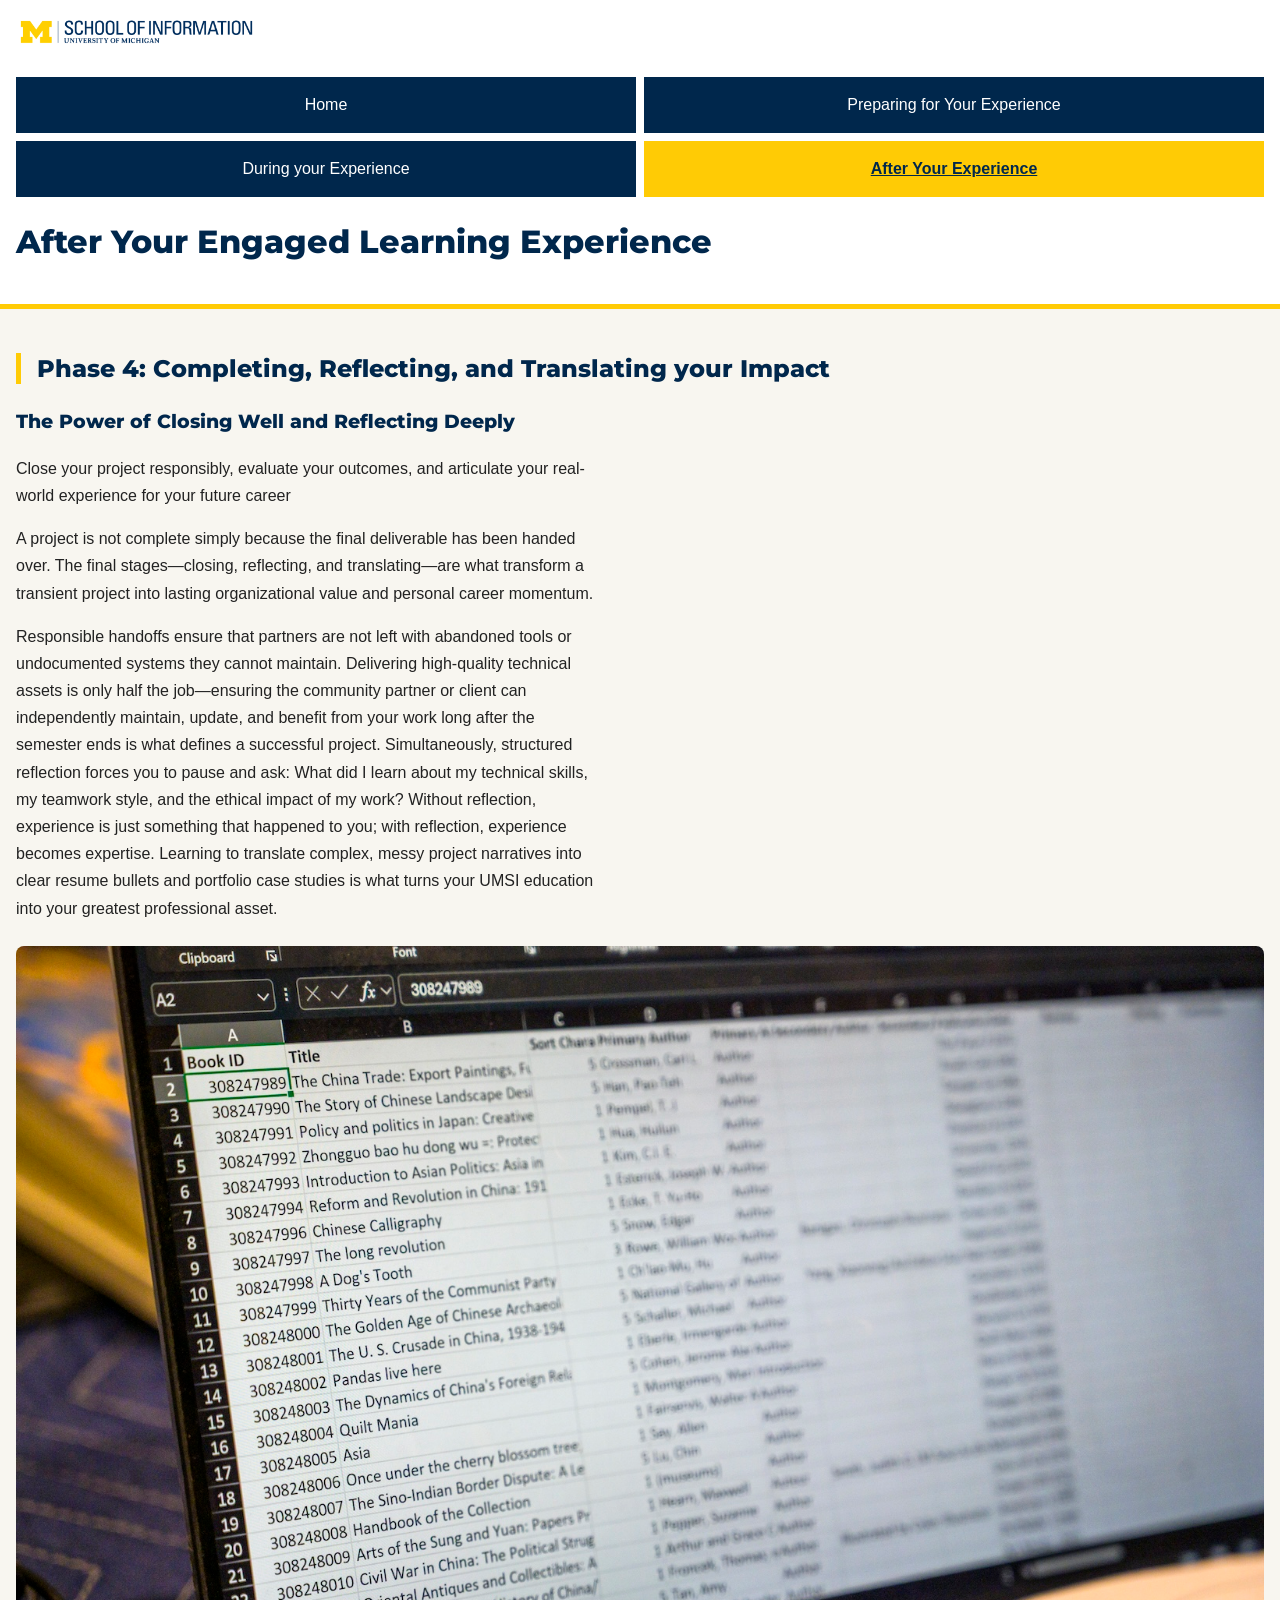
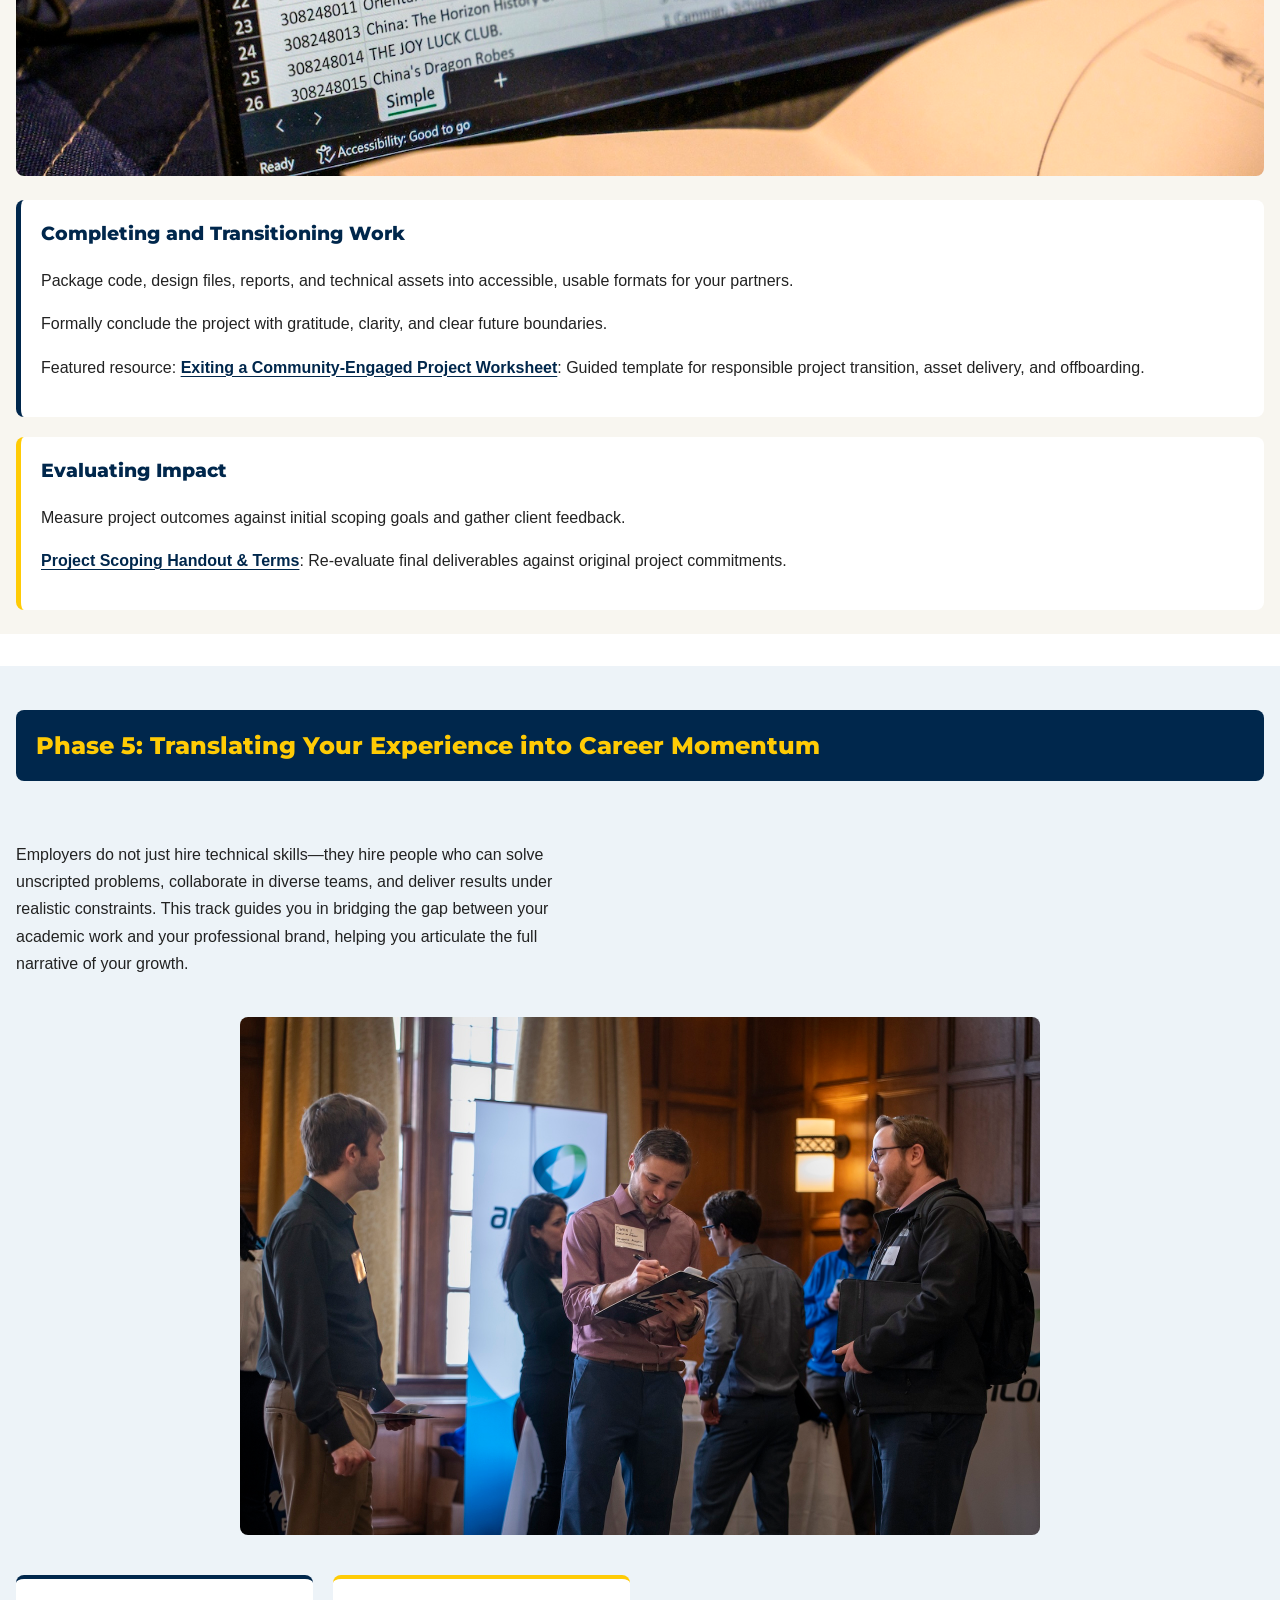
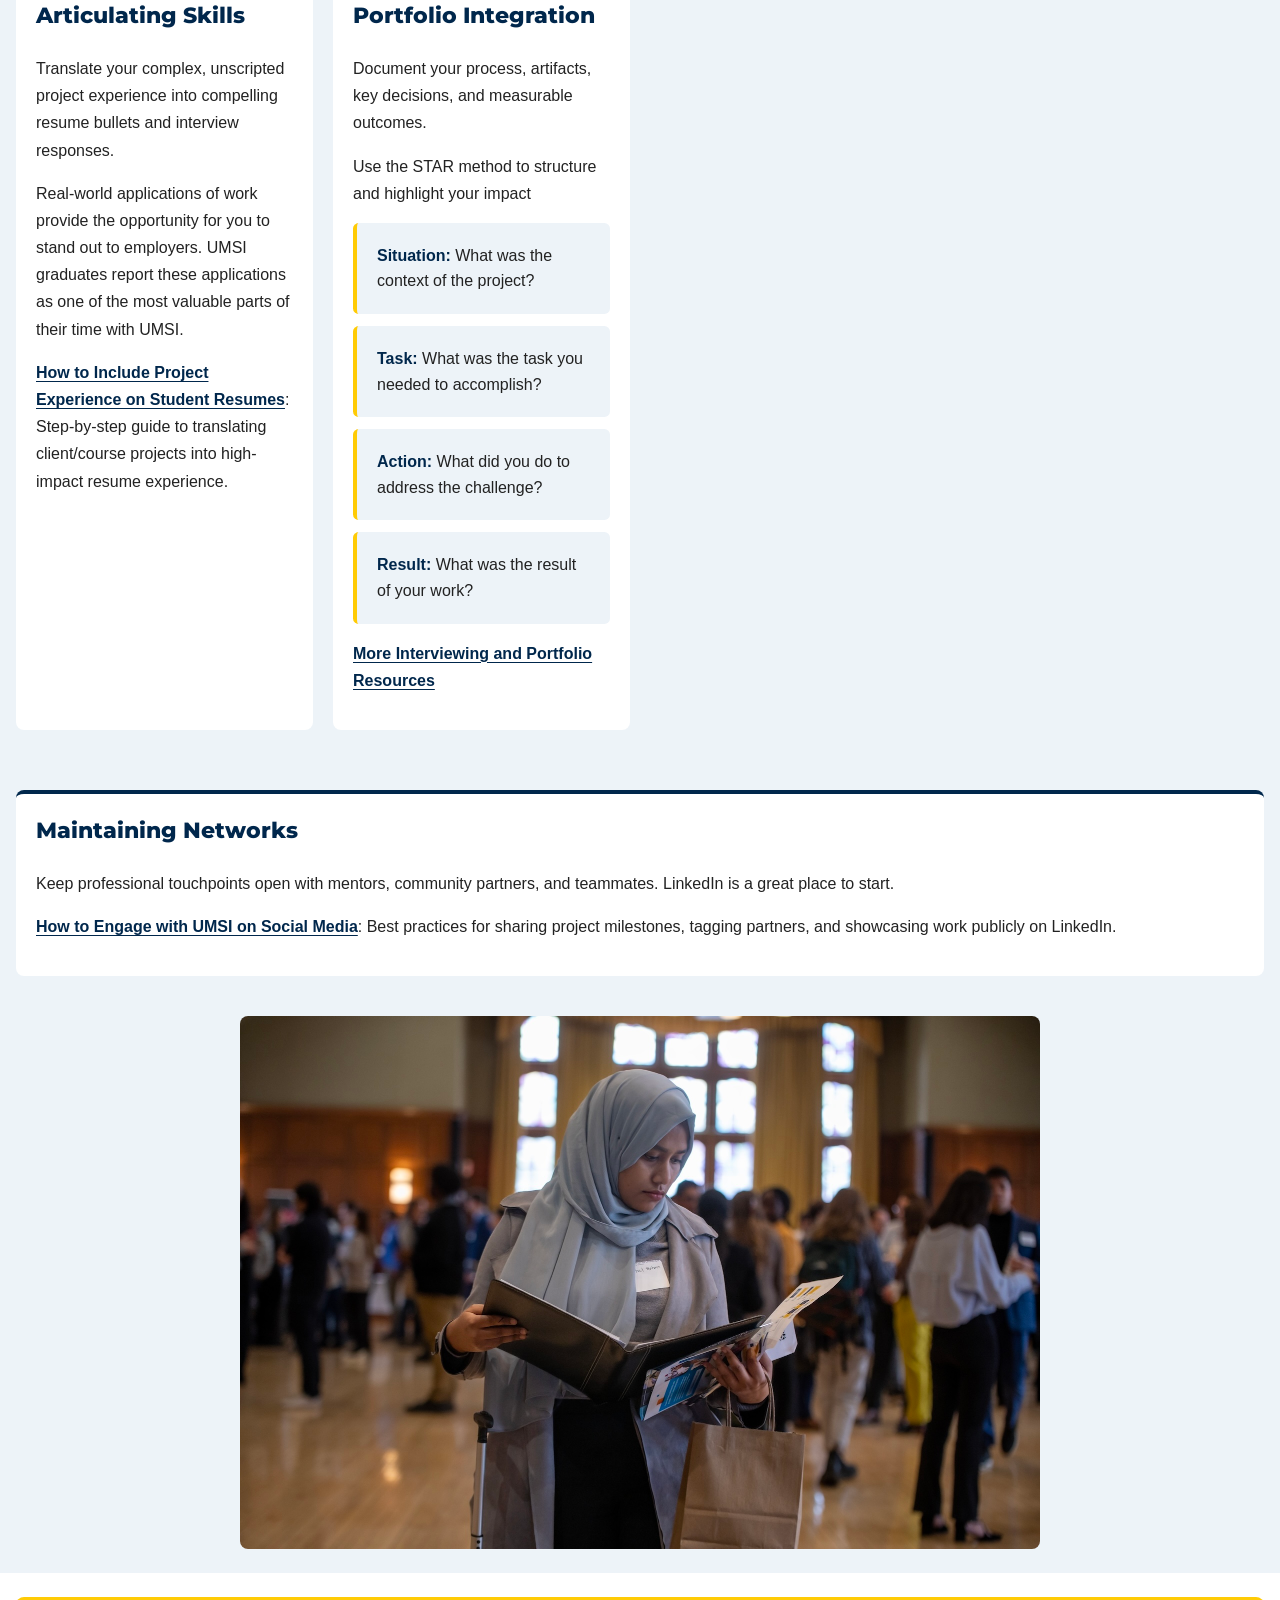
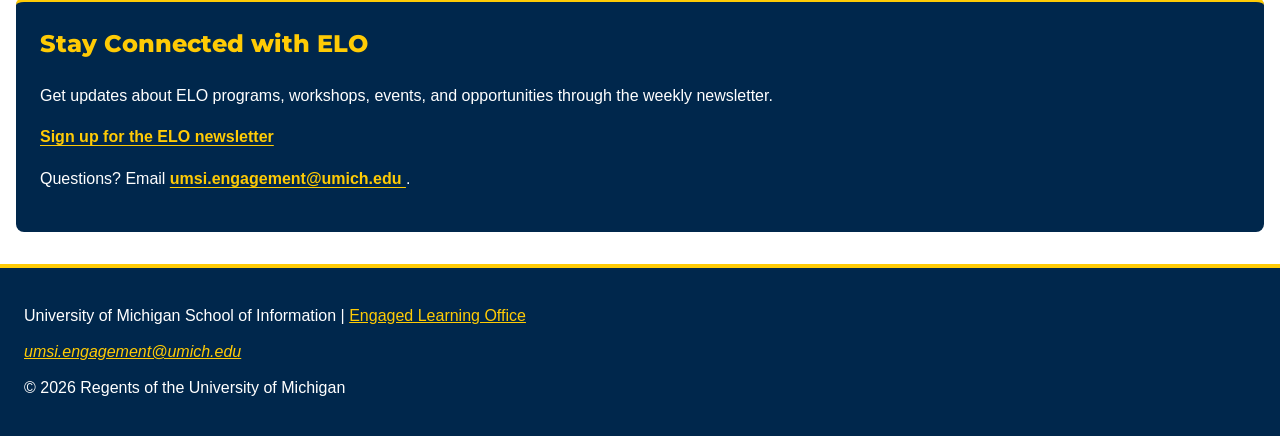
==== after.html @ 546ab6b6 "mobile styling and fixed images" ====
<!DOCTYPE html>
<html lang="en">

<head>
    <meta charset="UTF-8">
    <meta name="viewport" content="width=device-width, initial-scale=1.0">
    <title>After Your Experience | UMSI Student Resource Portal</title>
    <link rel="stylesheet" href="css/style.css">
</head>

<body>
<a class="skip-link" href="#main">Skip to Main Content</a>

    <header>
<img src="images/umsi_logo.png" alt="University of Michigan School of Information logo, name written out in full.">

        <nav aria-label="Main Navigation">
            <ul>
                <li><a href = "index.html">Home</a></li>
                <li><a href = "prep.html">Preparing for Your Experience</a></li>
                <li><a href= "during.html">During your Experience</a></li>
                <li><a href= "after.html" aria-current="page"> After Your Experience</a></li>
            </ul>
        </nav>
    <h1>After Your Engaged Learning Experience</h1>
  </header>
<main id="main">
  
  <section id="phase4">
  <h2>Phase 4: Completing, Reflecting, and Translating your Impact</h2>
  <h3>The Power of Closing Well and Reflecting Deeply</h3>
  <p>Close your project responsibly, evaluate your outcomes, and articulate your real-world experience for your future career</p>
    <p>A project is not complete simply because the final deliverable has been handed over. The final stages—closing, reflecting, and translating—are what transform a transient project into lasting organizational value and personal career momentum.</p>
    <p>Responsible handoffs ensure that partners are not left with abandoned tools or undocumented systems they cannot maintain. Delivering high-quality technical assets is only half the job—ensuring the community partner or client can independently maintain, update, and benefit from your work long after the semester ends is what defines a successful project. Simultaneously, structured reflection forces you to pause and ask: What did I learn about my technical skills, my teamwork style, and the ethical impact of my work? Without reflection, experience is just something that happened to you; with reflection, experience becomes expertise. Learning to translate complex, messy project narratives into clear resume bullets and portfolio case studies is what turns your UMSI education into your greatest professional asset.</p>
<img src="images/laptopwithdata.jpg" alt="laptop open to an excel spreadsheet filled with various data." width="600">
    <article>
      <h3>Completing and Transitioning Work</h3>
      <p>Package code, design files, reports, and technical assets into accessible, usable formats for your partners.</p>
      <p>Formally conclude the project with gratitude, clarity, and clear future boundaries.</p>
      <p>Featured resource: <a href="https://docs.google.com/document/d/1-gfg_EZ3T8pa3T0a130Qvtpl1bYoLOVEHSNpGHcJtFA/edit?usp=drive_link">Exiting a Community-Engaged Project Worksheet</a>: Guided template for responsible project transition, asset delivery, and offboarding.</p>
    </article>

  <article>
    <h3>Evaluating Impact</h3>
    <p>Measure project outcomes against initial scoping goals and gather client feedback.</p>
    <p><a href="https://docs.google.com/document/d/1TrEDolwmOIlXgYgAP9VvlOGoYOwFfe6KxzZOgZSVYVw/edit?tab=t.0#heading=h.f7ugddg0fhht">Project Scoping Handout & Terms</a>: Re-evaluate final deliverables against original project commitments.</p>
  </article>
  </section>

  <section id="phase5">
  <h2>Phase 5: Translating Your Experience into Career Momentum</h2>
    <p>Employers do not just hire technical skills—they hire people who can solve unscripted problems, collaborate in diverse teams, and deliver results under realistic constraints. This track guides you in bridging the gap between your academic work and your professional brand, helping you articulate the full narrative of your growth.</p>
  <img src="images/umsi_careerfair2.jpg" alt="UMSI student reads a resume at a career fair" width="600">
    <article>
      <h3>Articulating Skills</h3>
      <p>Translate your complex, unscripted project experience into compelling resume bullets and interview responses.</p>
      <p>Real-world applications of work provide the opportunity for you to stand out to employers. UMSI graduates report these applications as one of the most valuable parts of their time with UMSI.</p>
    <p><a href="https://docs.google.com/document/d/1mjyX6jgqXFrY7SFYaA3J2cTh1ZnHH0FKF5aUKfXzXKo/edit?tab=t.0">How to Include Project Experience on Student Resumes</a>: Step-by-step guide to translating client/course projects into high-impact resume experience.</p>
    </article>

    <article>
      <h3>Portfolio Integration</h3>
      <p>Document your process, artifacts, key decisions, and measurable outcomes.</p>
      <p>Use the STAR method to structure and highlight your impact</p>
      <ul>
        <li><strong>Situation:</strong> What was the context of the project?</li>
        <li><strong>Task:</strong> What was the task you needed to accomplish?</li>
        <li><strong>Action:</strong> What did you do to address the challenge?</li>
        <li><strong>Result:</strong> What was the result of your work?</li>
        </ul>
        <p><a href="https://careercenter.umich.edu/content/interviewing-resources">More Interviewing and Portfolio Resources</a></p>
    </article>  

    <article>
      <h3>Maintaining Networks</h3>
      <p>Keep professional touchpoints open with mentors, community partners, and teammates. LinkedIn is a great place to start.</p>
      <p><a href="https://docs.google.com/document/d/1jwQg_Y4jECLPHqcyOtJtDTK5x-68KstexfPbh6jXHnA/edit?tab=t.0">How to Engage with UMSI on Social Media</a>: Best practices for sharing project milestones, tagging partners, and showcasing work publicly on LinkedIn.</p>
    </article>
    <img src="images/umsi_careerfair3.jpg" alt="UMSI student networks with a potential employer at career fair" width="600">
  </section>
   <aside class="elo-connect">
    <h2>Stay Connected with ELO</h2>
    <p>Get updates about ELO programs, workshops, events, and opportunities through the weekly newsletter.</p>
    <div>
       <a href="https://umsi.info/elo-newsletter"> Sign up for the ELO newsletter</a>
    </div>
    <p>Questions? Email <a href="mailto:umsi.engagement@umich.edu">umsi.engagement@umich.edu </a>.</p>
  </aside>

</main>
<footer>
        <p>University of Michigan School of Information | <a href="https://www.si.umich.edu/programs/engaged-learning/about-engaged-learning-office">Engaged Learning Office </a></p>
      <address>
        <a href="mailto:umsi.engagement@umich.edu">umsi.engagement@umich.edu</a>
      </address>
      <p>&copy; 2026 Regents of the University of Michigan</p>
    </footer>
    
</body>

</html>
---- css/style.css ----
/* Base styling and responsibe image rules. */
                    /* Reference: MDN, Responsive Web Design
                    https://developer.mozilla.org/en-US/docs/Learn/CSS/CSS_layout/Responsive_Design
                    Used as a reference for responsive image sizing. */
                    /* https://brand.umich.edu/colors has been used throughout the making of this CSS */
@import url('https://fonts.googleapis.com/css2?family=Montserrat:wght@400;500;600;700;800;900&display=swap');

/* https://developer.mozilla.org/en-US/docs/Web/CSS/Reference/At-rules/%40import?utm_source=chatgpt.com */

*{
    box-sizing: border-box;
}

/* Font, text color, default spacing */
/* Reference: https://design-system.lib.umich.edu/visual-elements/typography/ */

/* I looked at the console for this page and found that the font UM websites use is Montserrat, and I look up how to make that work in my CSS. I saw in the consol that "Sans Serif" was the secondary font.
https://brand.umich.edu/design-resources/typography/ */

body {
    margin: 0;
    font-family: sans-serif; 
    font-weight: 400;
    line-height: 1.5;
    color: #222222;
}

h1, h2, h3 {
    font-family: 'Montserrat', sans-serif;
    font-weight: 800;
}

/* Responsive images throughout */

img {
    max-width: 100%;
    height: auto;
    display: block;
}

/* Header background, maize border, logo sizing */
/* Reference: https://design-system.lib.umich.edu/reusable-designs/website-header/ */

header {
    background-color: #FFFFFF;
    color: #00274C;
    padding: 1rem;
    border-bottom: 0.35rem solid #FFCB05;
}

header > img {
    width: 100%;
    max-width: 15rem;
}

/* Navigation layout and grid columns */

/* Reference: https://design-system.lib.umich.edu/reusable-designs/link/ */

nav ul {
    list-style: none;
    padding: 0;
    margin: 1rem 0;
    display: grid;
    grid-template-columns: repeat(2, 1fr);
    gap: 0.5rem;
}

/* Nav button appearance */

nav a {
    display: block;
    padding: 1rem;
    background-color: #00274C;
    color: white;
    text-align: center;
    text-decoration: none;
}

/* Skip link with the hidey aspect */
/* Reference: WebAIM, Skip Navigation Links
   https://webaim.org/techniques/skipnav/
   used for the keyboard-accessible skip link, https://codepen.io/team/umlibrary-designsystem/pen/gOogXeG, used for skip-link code inspiration. */

.skip-link {
    position: absolute;
    left: -10000px;
    top: auto;
    width: 1px;
    height: 1px;
    overflow: hidden;
}

/* skip link when it is recieving keyboard focus */

.skip-link:focus {
    left: 0;
    top: 0;
    width: auto;
    height: auto;
    padding: 1rem;
    background-color: #FFCB05;
    color: #00274C;
    font-weight: bold;
    z-index: 1000;
}

/* Current page yellow highlighting for current page */
/* Active navigation styling- UM Brand Guidlines - reference: MDN, aria-current https://developer.mozilla.org/en-US/docs/Web/Accessibility/ARIA/Reference/Attributes/aria-current */

nav a[aria-current="page"] {
    background-color: #FFCB05;
    color: #00274C;
    font-weight: bold;
    text-decoration: underline;
}

/* Homepage */
/* Grid layout (Codex used for help on this part) https://developer.mozilla.org/en-US/docs/Web/CSS/border-top,
https://design-system.lib.umich.edu/visual-elements/colors/, https://developer.mozilla.org/en-US/docs/Learn_web_development/Core/CSS_layout/Grids, https://codepen.io/team/umlibrary-designsystem/pen/dyjVeMQ */

/* Guidance for every stage */

.stage-grid {
    display: grid;
    grid-template-columns: repeat(auto-fit, minmax(min(100%, 15rem), 1fr));
    gap: 1rem;
    padding: 1rem;
}

.stage-grid > h2,
.stage-grid > p {
    grid-column: 1 / -1;
}

/* Guidance for stage cards and link colors */
/* Card styling references: https://developer.mozilla.org/en-US/docs/Web/CSS/border-top
   https://brand.umich.edu/ */

.stage-grid article {
    background-color: #e9f0f4;
    padding: 1rem;
    border-top: 3px solid #FFCB05;
    border-radius: 1rem;
}

.stage-grid article a {
    color: #00274C;
}

/* Featured programs grid layout */
/* CSS Grid reference:
   https://developer.mozilla.org/en-US/docs/Web/CSS/Guides/Grid_layout, https://codepen.io/team/umlibrary-designsystem/pen/dyjVeMQ */

.featured-programs {
    display: grid;
    grid-template-columns: repeat(auto-fit, minmax(min(100%, 15rem), 1fr));
    gap: 1rem;
    padding: 1rem;
}

.featured-programs > h2,
.featured-programs > p {
    grid-column: 1 / -1;
}

/* Featured program cards */

.featured-programs article {
    background-color: #e9f0f4;
    padding: 1rem;
    border-left: 4px solid #FFCB05;
    border-radius: 1rem;
}

.featured-programs article a {
    color: #00274C;
}

/* Homepage introduction and text */

.homepage-intro {
    background-color: #e9f0f4;
    border-bottom: 0.4rem solid #FFCB05;
    padding: 1.5rem;
}

.homepage-intro h2 {
    color: #00274C;
    font-size: 2rem;
    line-height: 1.;
    margin-top: 0;
}

.homepage-intro p {
    line-height: 1.5;
}

/* Youtube embedded video: https://developer.mozilla.org/en-US/docs/Web/CSS/aspect-ratio */

.homepage-intro iframe {
    display: block;
    height: auto;
    aspect-ratio: 16 / 9; /*standard for youtube videos, looked this up */
    width: 100%;
    border: 0;
    margin-top: 1rem;
}

/* Why use this resource */

.why-resource h2,
.why-resource > p {
    padding-left: 1rem;
    padding-right: 1rem;
}

/* benefits list, emphasized text */

.benefits-list {
    list-style: none;
    margin: 1rem 1rem;
    padding: 0;
}

.benefits-list li {
    padding: 1rem 0;
    border-bottom: 1px solid #D6DCE3
}

.benefits-list strong {
    color: #00274C;
    display: block;
    margin-bottom: 0.5rem;
}

/* footer colors, padding, border */
/* Reference: https://design-system.lib.umich.edu/reusable-designs/website-footer/ */

footer {
    background-color: #00274C;
    color: white;
    padding: 1.5rem;
    border-top: 4px solid #FFCB05;
    margin-top: 2rem;
}

/* footer link colors */

footer a {
    color: #FFCB05;
}

/* footer paragraphs and addresses */

footer p,
footer address {
    margin: 0.75rem 0;
}

/* Preparing */ 
/* start your experience- Reference: https://developer.mozilla.org/en-US/docs/Web/CSS/Reference/Selectors/::marker, https://developer.mozilla.org/en-US/docs/Web/CSS/Guides/Grid_layout, https://codepen.io/team/umlibrary-designsystem/pen/dyjVeMQ */
/* main grid and featured article */

#preparing {
    display: grid;
    grid-template-columns: repeat(auto-fit, minmax(min(100%, 17rem), 1fr));
    gap: 1rem;
    padding: 1rem;
}

/* preparing heading and intro */

#preparing > h2,
#preparing > p,
#preparing > article:first-of-type {
    grid-column: 1 / -1;
}

#preparing > article:first-of-type {
    background-color: #00274C;
    color: white;
    padding: 1.5rem;
    border-top: 5px solid #FFCB05;
    border-radius: 0.5rem;
}

/* Reference: https://developer.mozilla.org/en-US/docs/Web/CSS/Reference/Properties/max-width */

#preparing > h2 {
    color: #00274C;
    border-left: 0.35rem solid #FFCB05;
    padding-left: 1rem;
    line-height: 2rem;
}

#preparing > p {
    font-size: 1.1rem;
    line-height: 1.6;
    margin-top: 0;
}

/* Preparation goals- card, heading, list */

.preparation-goals {
    background-color: #FFF8E1;
    padding: 1.25rem;
    border-top: 4px solid #FFCB05;
    border-radius: 0.5rem;
}

.preparation-goals h3 {
    color: #00274C;
    margin-top: 0;
}

.preparation-goals li {
    margin-bottom: 0.75rem;
}

/* reflection questions - card and list */

.reflection-questions {
    background-color: #F1F4F7;
    border-left: 0.35rem solid #00274C;
    padding: 1.25rem;   
}

.reflection-questions h3 {
    color: #00274C;
    margin-top: 0;
}

.reflection-questions li {
    padding: 0.75rem 0;
    border-bottom: 1px solid #C8D2DC;
}

/* Preparation resources - layout list cards */

.preparation-process {
    background-color: #FFFFFF;
    padding: 1.25rem;
    border: 2px solid #D6DCE3;
    border-radius: 0.5rem;
}

.preparation-process h3 {
    color: #00274C;
    margin-top: 0;
}

.preparation-process ol {
    padding-left: 1.5rem;
}

.preparation-process li {
    padding: 0.75rem 0;
    border-bottom: 1px solid #D6DCE3;
}

.preparation-process li::marker {
    color: #00274C;
    font-weight: bold;
}

.preparation-resources {
    padding: 1rem;
}

.preparation-resources h3 {
    color: #00274C;
    margin-top: 0;
}

.preparation-resources ul {
    list-style: none;
    padding: 0;
    display: grid;
    gap: 0.75rem;
}

.preparation-resources li {
    background-color: #F4F6F8;
    border-left: 4px solid #FFCB05;
    padding: 1rem;
    line-height: 1.6;
}

/* Preparation resources links and keyboard focus */
/* Reference: https://design-system.lib.umich.edu/reusable-designs/link/ */

.preparation-resources a {
    color: #00274C;
    font-weight: bold;
    text-underline-offset: 0.2rem;
}

/* Reference: MDN, CSS pseudo-classes and keyboard focus. https://developer.mozilla.org/en-US/docs/Web/CSS/Reference/Selectors/Pseudo-classes */

.preparation-resources a:focus-visible {
    outline: 3px solid #00274C;
    outline-offset: 3px;
}

/* preparing introduction: card, heading, photo */
/* Reference: https://codepen.io/team/umlibrary-designsystem/pen/XJWyjKQ */ 

.prep-intro {
    background-color: #F4F6F8;
    padding: 1.5rem;
}

.prep-intro h2 {
    color: #00274C;
    font-size: 1.75rem;
    line-height: 1.2;
}

.prep-intro img {
    width: 100%;
    height: auto;
    margin-top: 1rem;
    border-radius: 0.5rem;
}

/* Preparation context: heading and photo styling */

.prep-context {
    padding: 1.5rem 1rem;
}

.prep-context h2 {
    color: #00274C;
    margin-top: 0;
}

.preparation-goals img {
    border-radius: 0.5rem;
}

/* During/Starting*/
/* heading and intro */

#starting {
    padding: 1rem;
}

#starting > h2 {
    color: #00274C;
    border-left: 0.35rem solid #FFCB05;
    padding-left: 1rem;
}

#starting > p {
    font-size: 1.1rem;
    line-height: 1.6;
}

/* Partner Communications toolkit */
/* steps and numbering */

.outreach-guide {
    background-color: #f4f6f8;
    border-top: 0.3rem solid #FFCB05;
    border-radius: 0.5rem;
    padding: 1.25rem;
    margin: 1rem 0;
}

.outreach-guide h3 {
    color: #00274C;
}

.outreach-guide ol {
    list-style-type: decimal
    padding-left: 1.5rem;
}

.outreach-guide li {
    padding: 0.75rem 0;
    border-bottom: 1px solid #d6dce3;
    line-height: 1.6;
}

.outreach-guide li::marker {
    color: #00274C;
    font-weight: bold;
}

/*meeting guide- link and photo */

.meeting-guide ul {
    padding-left: 1.5rem;
}

.meeting-guide li {
    line-height: 1.6;
    padding: 0.75rem 0;
    border-bottom: 1px solid #d6dce3;
}

.meeting-guide img {
    width: 100%;
    height: auto;
    border-radius: 0.5rem;
    margin: 1rem 0;
}

/* formalizing agreements cards and links*/

.agreement-guide {
    background-color: #fff9e8; 
    border-left: 0.35rem solid #FFCB05;
    border-radius: 0.5rem;
    padding: 1.25rem;
    margin: 1.5rem 0;
}

.agreement-guide h3 {
    color: #00274C;
}

.agreement-guide p {
    line-height: 1.6;
}

.agreement-guide a {
    color: #00274C;
    font-weight: bold;
}

/* Starting Experience resource directory, lists, links */

.starting-resources {
    background-color: #eef3f8;
    border-left: 0.35rem solid #00274C;
    border-radius: 0.5rem;
    padding: 1.25rem;
    margin: 1.5rem 0;
}

.starting-resources h3 {
    color: #00274C;
}

/* Reference: MDN, responsive CSS Grid layout. https://developer.mozilla.org/en-US/docs/Web/CSS/Guides/Grid_layout */

.starting-resources ul {
    list-style: none;
    padding-left: 0;
}

/* Reference: https://design-system.lib.umich.edu/reusable-designs/link/ */

.starting-resources li {
    padding: 0.9rem 0;
    border-bottom: 1px solid #ccd6e0;
    line-height: 1.6;
}

.starting-resources li:last-child {
    border-bottom: none;
}

.starting-resources a {
    color: #00274C;
    font-weight: bold;
    text-decoration: underline;
    text-underline-offset: 0.2rem;
}

#during {
    display: grid;
    grid-template-columns: repeat(auto-fit, minmax(min(100%, 17rem), 1fr));
    gap: 1rem;
    background-color: #00274C;
    color: #ffffff;
    padding: 1.5rem 1rem;
    margin-top: 2rem;
}

#during > h2,
#during > p {
    grid-column: 1/-1;
}

#during > h2 {
    color: #FFCB05;
}

#during > img {
    width: 100%;
    height: auto;
    border-radius: 0.5rem;
}

#during > article {
    background-color: #ffffff;
    color: #00274C;
    padding: 1.25rem;
    border-radius: 0.5rem;
}

/* introduction, background, heading - phase 3 */

#phase3 {
    background-color: #f4f6f8;
    padding: 1.5rem 1rem;
    margin-top: 2rem;
}

#phase3 > h2 {
    color: #00274C;
    border-left: 0.35rem solid #FFCB05;
    padding-left: 1rem;
}

#phase3 > p {
    line-height: 1.6;
    margin-bottom: 1.5rem;
}

/* Phase 3: responsive grid, articles, images - reference: MDN, :first-of-type selector. https://developer.mozilla.org/en-US/docs/Web/CSS/:first-of-type */

#phase3 {
    display: grid;
    grid-template-columns: repeat(auto-fit, minmax(min(100%, 17rem), 1fr));
    gap: 1.25rem;
}

#phase3 > h2,
#phase3 > p {
    grid-column: 1 / -1;
}

/* Reference: MDN, Grid minmax() for responsive columns. https://developer.mozilla.org/en-US/docs/Web/CSS/Reference/Values/minmax */

#phase3 > article {
    background-color: #ffffff; 
    border-top: 0.3rem solid #00274C; 
    border-radius: 0.5rem;
    padding: 1.25rem;
}

#phase3 > article h3 {
    color: #00274C;
}

#phase3 > article:first-of-type {
    grid-column: 1 / -1;
    border-top-color: #FFCB05;
}

#phase3 > img {
    grid-column: 1 / -1;
    width: 100%;
    height: auto;
    border-radius: 0.5rem;
}

/* AEIOU spice up - grid list and highlighted words */

#phase3 > article:first-of-type ul {
    display: grid;
    grid-template-columns: repeat(auto-fit, minmax(min(100%, 22rem), 1fr));
    gap: 0.75rem;
    list-style: none;
    padding-left: 0;
}

/* Reference: MDN, CSS relative length units, including ch. https://developer.mozilla.org/en-US/docs/Web/CSS/Reference/Values/length, https://www.w3.org/wiki/CSS/Selectors/pseudo-classes/%3Anth-of-type */

#phase3 > article:first-of-type li {
    background-color: #edf3f8;
    border-left: 0.3rem solid #FFCB05;
    border-radius: 0.35rem;
    padding: 1rem;
    line-height: 1.6;
}

#phase3 > article:first-of-type li strong {
    color: #00274C;
    font-size: 1.2rem;
}

/* Fieldwork article: heading and paragraph readability */

#phase3 > article:first-of-type h4 {
    color: #00274C;
    font-size: 1.3rem;
    line-height: 1.4;
    margin: 2rem 0 1rem;
    padding-bottom: 0.75rem;
    border-bottom: 2px solid #FFCB05;
}

/* Reference: https://design-system.lib.umich.edu/visual-elements/typography/ */

#phase3 > article:first-of-type p {
    max-width: 65ch;
    line-height: 1.7;
}

/* Phase 3: sponsor updates and feedback cards */

#phase3 > article:nth-of-type(2),
#phase3 > article:nth-of-type(3) {
    padding: 1.5rem;
}

#phase3 > article:nth-of-type(3) {
    border-top-color: #FFCB05;
}

#phase3 > article:nth-of-type(2) h3,
#phase3 > article:nth-of-type(3) h3 {
    font-size: 1.35rem;
    line-height: 1.3;
    margin-top: 0;
    margin-bottom: 1rem;
}

#phase3 > article:nth-of-type(2) p,
#phase3 > article:nth-of-type(3) p {
    font-size: 1rem;
    line-height: 1.7;
    margin-bottom: 0;
}

/* phase 4: completing and reflecting- background and headings */

#phase4 {
    background-color: #f8f6f0;
    padding: 1.5rem 1rem;
}

#phase4 > h2 {
    color: #00274C;
    border-left: 0.35rem solid #FFCB05;
    padding-left: 1rem;
    line-height: 1.3;
}

#phase4 > h3 {
    color: #00274C;
    margin-top: 1.5rem;
}

/* Reference: https://design-system.lib.umich.edu/visual-elements/typography/ */

#phase4 > p {
    line-height: 1.7;
    max-width: 65ch;
}

/* Project completiion: cards, text, link */

#phase4 > article {
    background-color: #ffffff;
    border-left: 0.35rem solid #00274C;
    border-radius: 0.5rem;
    padding: 1.25rem;
    margin-top: 1.25rem;
}

#phase4 > article:nth-of-type(2) {
    border-left-color: #FFCB05;
}

#phase4 > article h3 {
    color: #00274C;
    margin-top: 0;
}

#phase4 > article p {
    line-height: 1.7;
}

/* Reference: MDN, CSS Grid layout and responsive tracks. https://developer.mozilla.org/en-US/docs/Web/CSS/Guides/Grid_layout */

#phase4 > article a {
    color: #00274C;
    font-weight: bold;
    text-underline-offset: 0.2rem;
}

/* Phase 4: featured photo */

#phase4 > img {
    width: 100%;
    height: auto;
    border-radius: 0.5rem;
    margin: 1.5rem 0;
}

/* Phase 5: Career momentum: grid, heading, introduction https://developer.mozilla.org/en-US/docs/Web/CSS/Guides/Grid_layout*/

#phase5 {
    display: grid;
    grid-template-columns: repeat(auto-fit, minmax(min(100%, 18rem), 1fr));
    gap: 1.25rem;
    background-color: #edf3f8;
    padding: 1.5rem 1rem;
    margin-top: 2rem;
}

#phase5 > h2 {
    background-color: #00274C;
    color: #FFCB05;
    padding: 1.25rem;
    border-radius: 0.5rem;
    line-height: 1.3;
}

/* Reference: https://design-system.lib.umich.edu/visual-elements/typography/ */

#phase5 > p {
    max-width: 65ch;
    line-height: 1.7;
    margin: 1.25rem 0;
}

/* Phase 5: Career development articles and text */

#phase5 > article {
    background-color: #ffffff;
    border-top: 0.3rem solid #00274C;
    border-radius: 0.5rem;
    padding: 1.25rem;
    margin: 1.25rem 0;
}

#phase5 > article h3 {
    color: #00274C;
    font-size: 1.4rem;
    margin-top: 0;
}

#phase5 > article p {
    line-height: 1.7;
}

#phase5 > article a {
    color: #00274C;
    font-weight: bold;
    text-underline-offset: 0.2rem;
}

#phase5 > article:nth-of-type(2) {
    border-top-color: #FFCB05;
}

/* STAR method: responsive portfolio guide- list and cards */

#phase5 > article:nth-of-type(2) ul {
    display: grid;
    grid-template-columns: repeat(auto-fit, minmax(min(100%, 14rem), 1fr));
    gap: 0.75rem;
    list-style: none; 
    padding-left: 0;
}

#phase5 > article:nth-of-type(2) li {
    background-color: #edf3f8;
    border-left: 0.3rem solid #FFCB05;
    border-radius: 0.35rem;
    padding: 1.25rem;
    line-height: 1.6;
}

/* Reference: MDN, justify-self alignment in CSS Grid. https://developer.mozilla.org/en-US/docs/Web/CSS/Reference/Properties/justify-self */

#phase5 > article:nth-of-type(2) li strong {
    color: #00274C;
    font-weight: bold;
}

/* Phase 5 Grid item placement */

#phase5 > h2,
#phase5 > p,
#phase5 > img {
    grid-column: 1 / -1;
}

#phase5 > article:nth-of-type(3) {
    grid-column: 1 / -1;
}

/* Phase 5 career fair photo  and alignment */

#phase5 > img {
    width: 100%;
    max-width: 50rem;
    height: auto;
    border-radius: 0.5rem;
    justify-self: center;
}

/* Homepage edits: about ELO and stay connected */

.about-elo {
    background-color: #f4f6f8;
    border-left: 0.35rem solid #00274C;
    border-radius: 0.5rem;
    padding: 1.5rem;
    margin: 1.5rem 1rem;
}

/* connect with ELO: Navy card, heading, links */

.about-elo h2 {
    color: #00274C;
    margin-top: 0;
}

/* Reference: https://design-system.lib.umich.edu/visual-elements/typography/ */

.about-elo p {
    line-height: 1.7;
    max-width: 65ch;
}

.elo-connect {
    background-color: #00274C;
    color: #ffffff;
    border-top: 0.35rem solid #FFCB05;
    border-radius: 0.5rem;
    padding: 1.5rem;
    margin: 1.5rem 1rem;
}

.elo-connect h2 {
    color: #FFCB05;
    margin-top: 0;
}

.elo-connect p {
    line-height: 1.7;
}

.elo-connect a {
    color: #FFCB05;
    font-weight: bold;
    text-underline-offset: 0.2rem;
}

/* Connect with ELO keyboard focus styling */

.elo-connect a:focus-visible { 
    outline: 3px solid #FFCB05;
    outline-offset: 3px;
}
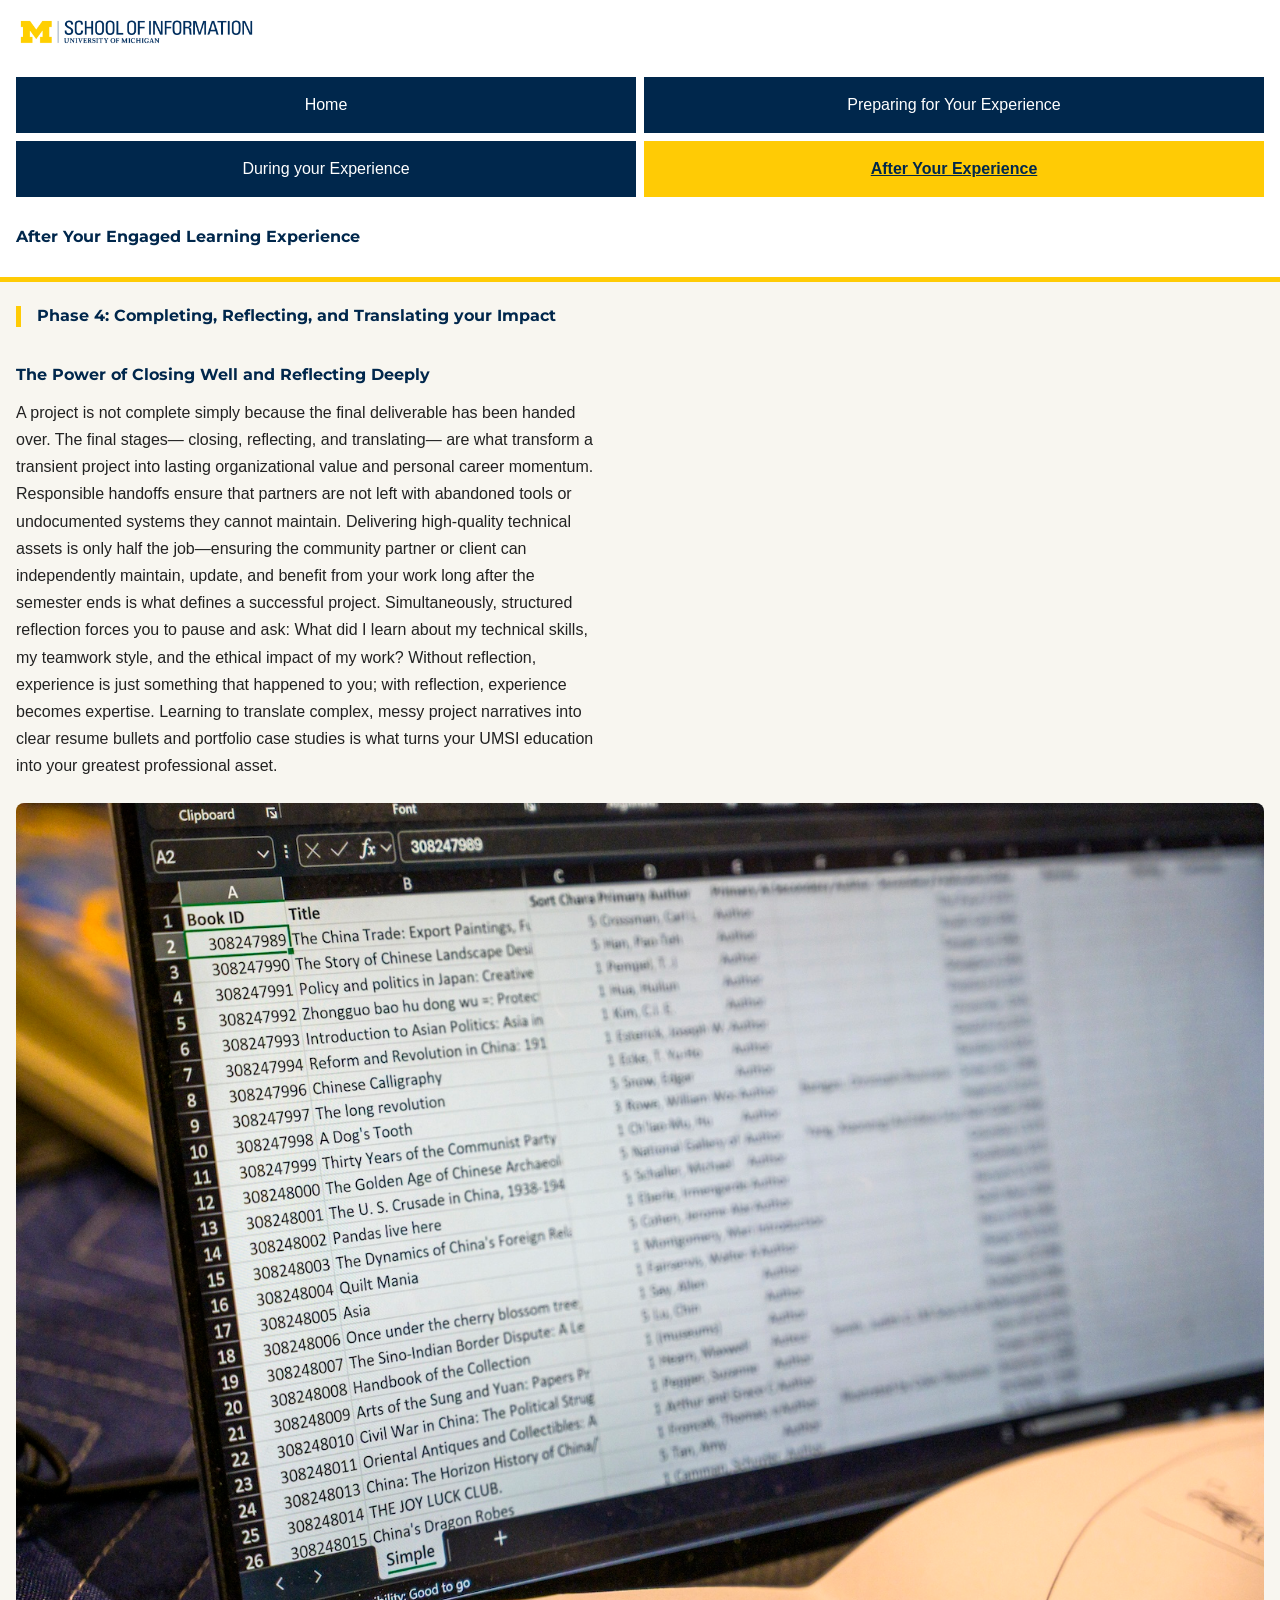
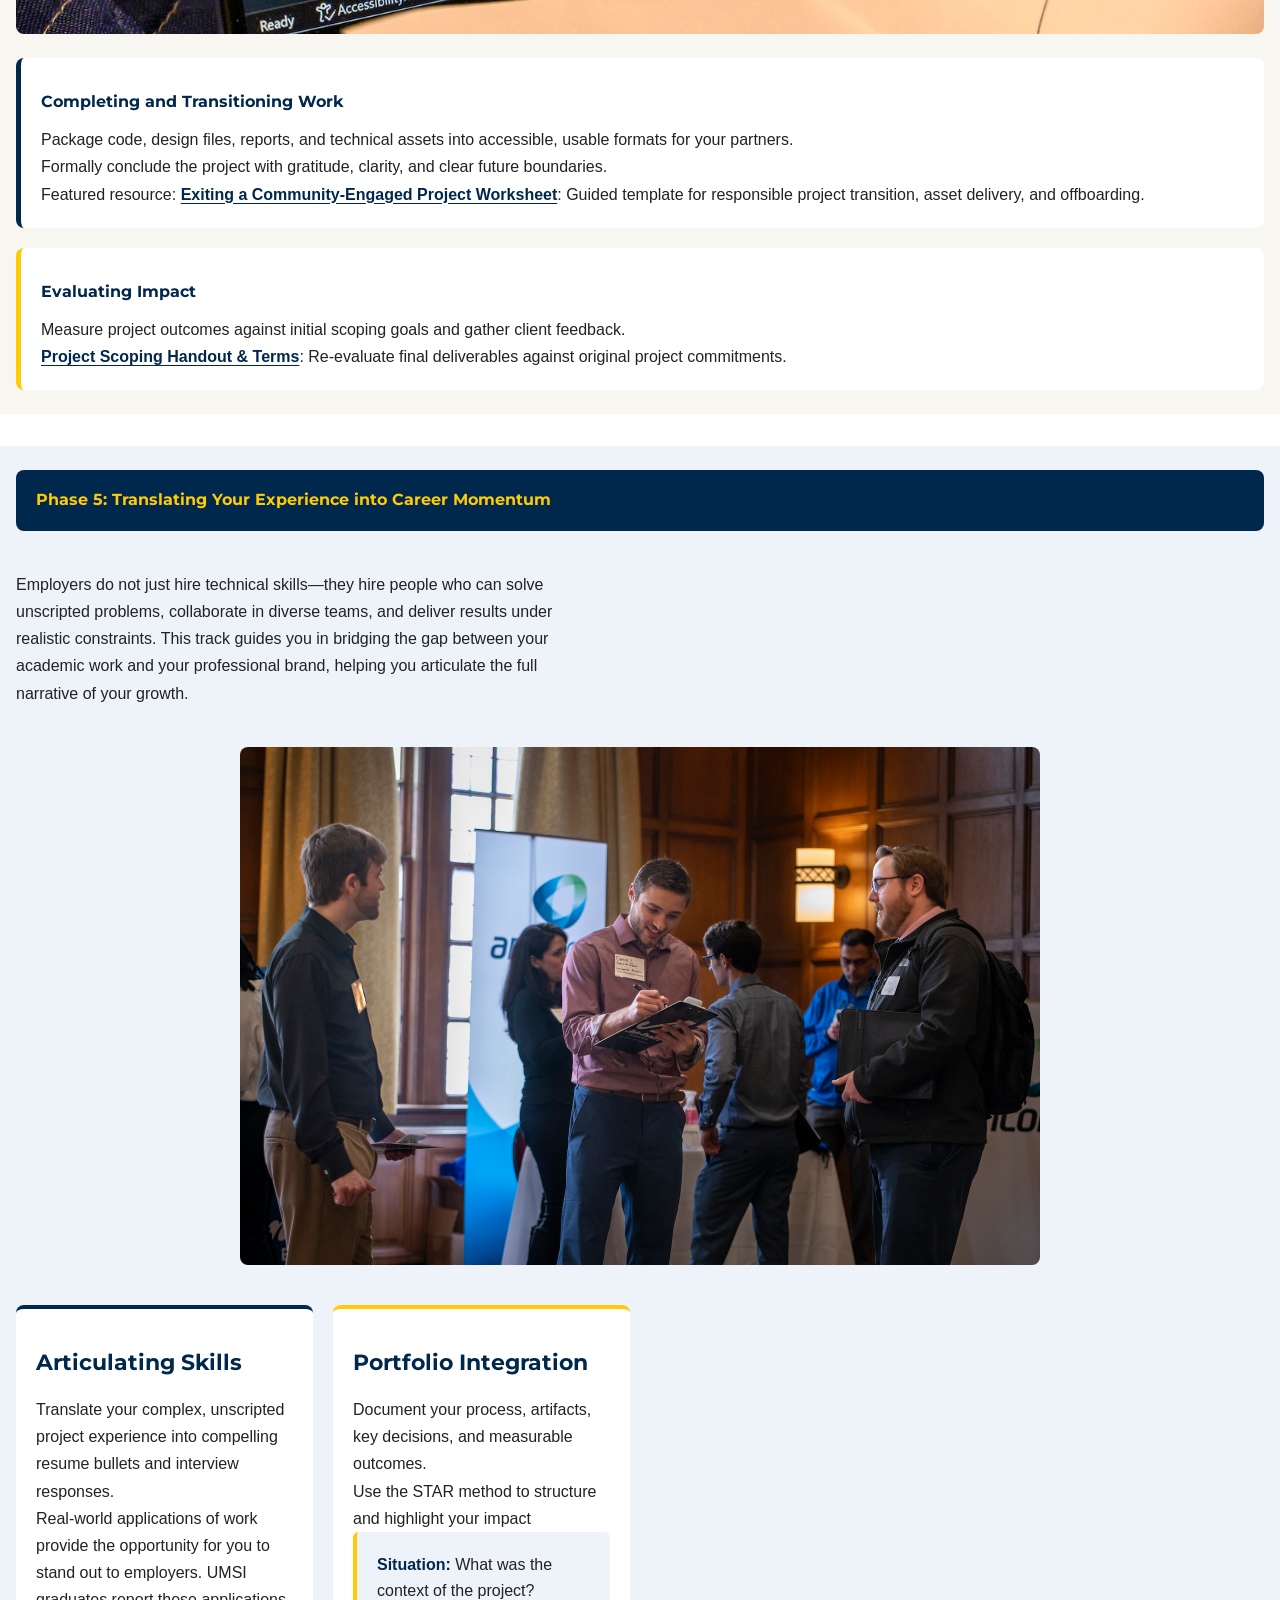
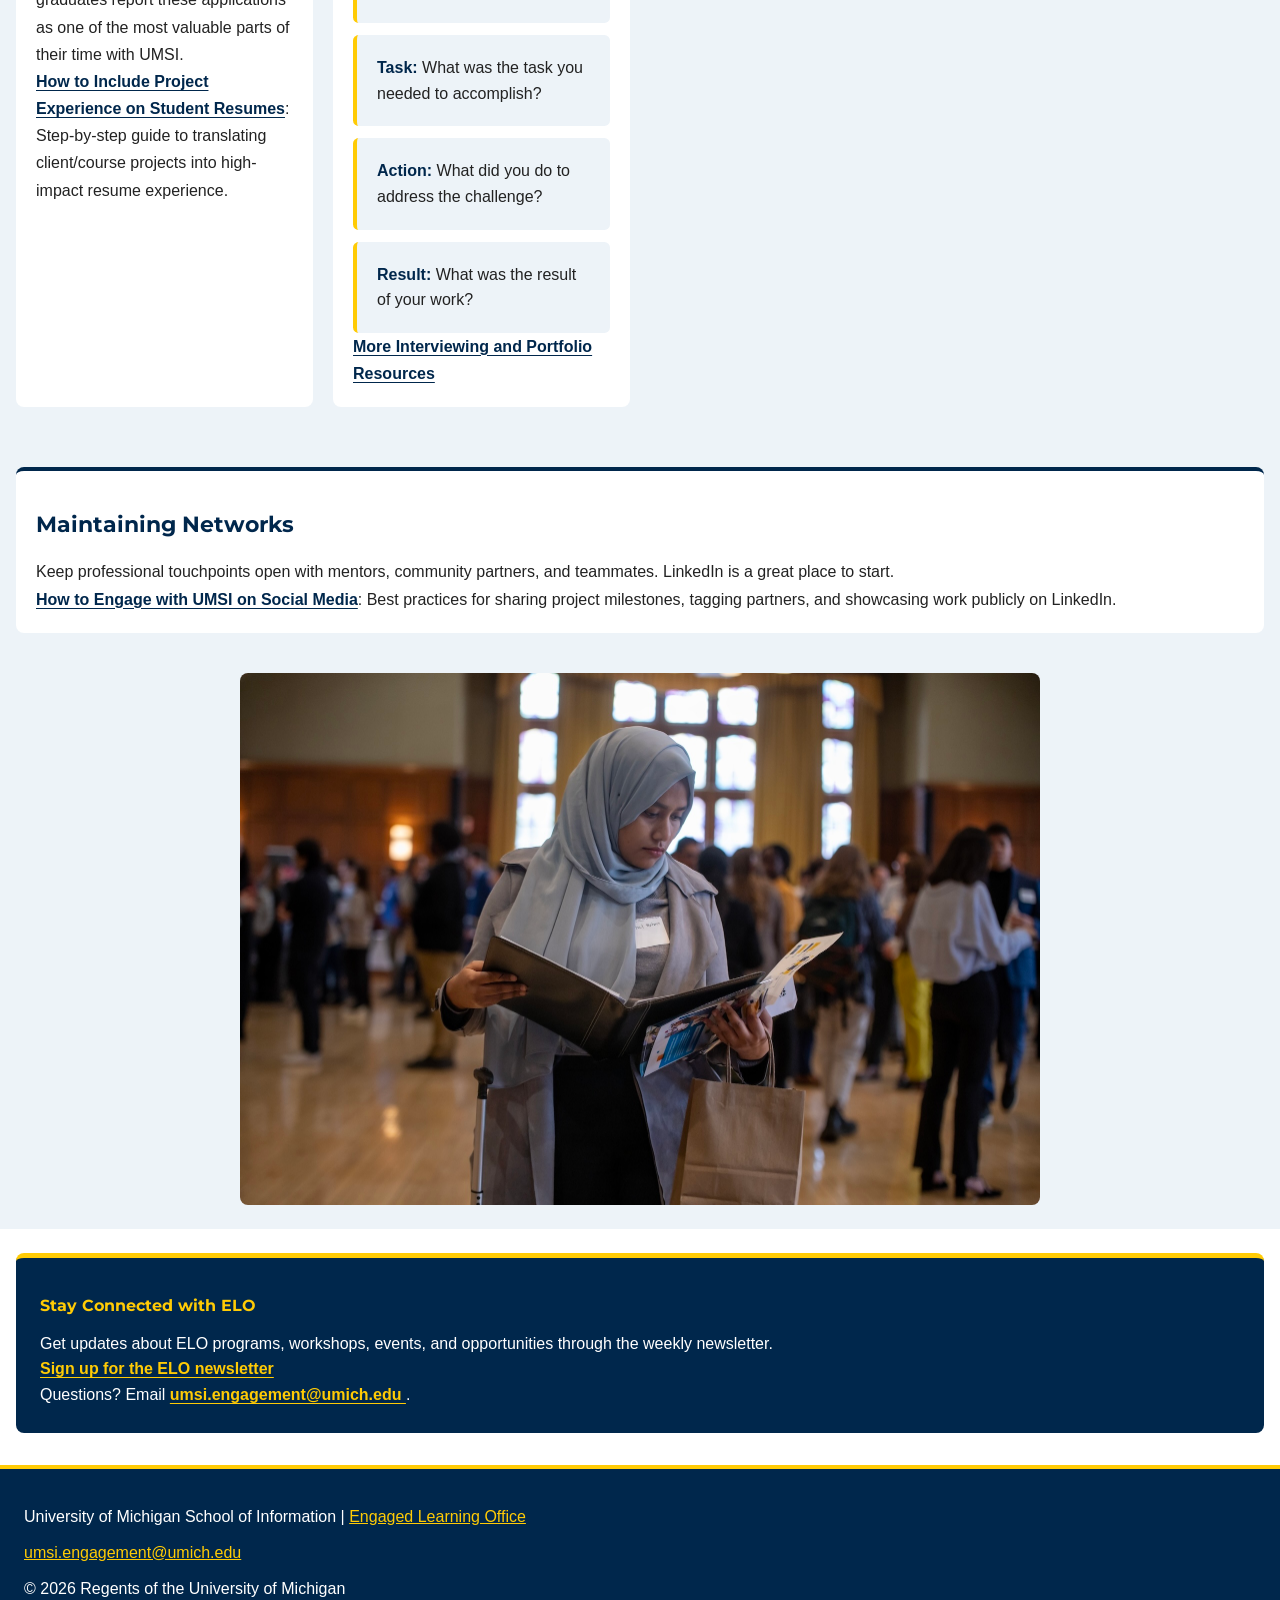
==== commit 9aa9fa0a: "Add CSS reset, adjust a few things" ====
--- a/after.html
+++ b/after.html
@@ -5,6 +5,7 @@
     <meta charset="UTF-8">
     <meta name="viewport" content="width=device-width, initial-scale=1.0">
     <title>After Your Experience | UMSI Student Resource Portal</title>
+    <link rel="stylesheet" href="css/html5reset.css">
     <link rel="stylesheet" href="css/style.css">
 </head>
 
@@ -29,8 +30,7 @@
   <section id="phase4">
   <h2>Phase 4: Completing, Reflecting, and Translating your Impact</h2>
   <h3>The Power of Closing Well and Reflecting Deeply</h3>
-  <p>Close your project responsibly, evaluate your outcomes, and articulate your real-world experience for your future career</p>
-    <p>A project is not complete simply because the final deliverable has been handed over. The final stages—closing, reflecting, and translating—are what transform a transient project into lasting organizational value and personal career momentum.</p>
+    <p>A project is not complete simply because the final deliverable has been handed over. The final stages— closing, reflecting, and translating— are what transform a transient project into lasting organizational value and personal career momentum.</p>
     <p>Responsible handoffs ensure that partners are not left with abandoned tools or undocumented systems they cannot maintain. Delivering high-quality technical assets is only half the job—ensuring the community partner or client can independently maintain, update, and benefit from your work long after the semester ends is what defines a successful project. Simultaneously, structured reflection forces you to pause and ask: What did I learn about my technical skills, my teamwork style, and the ethical impact of my work? Without reflection, experience is just something that happened to you; with reflection, experience becomes expertise. Learning to translate complex, messy project narratives into clear resume bullets and portfolio case studies is what turns your UMSI education into your greatest professional asset.</p>
 <img src="images/laptopwithdata.jpg" alt="laptop open to an excel spreadsheet filled with various data." width="600">
     <article>
--- a/css/style.css
+++ b/css/style.css
@@ -27,7 +27,8 @@
 
 h1, h2, h3 {
     font-family: 'Montserrat', sans-serif;
-    font-weight: 800;
+    line-height: 3;
+    font-weight: 700;
 }
 
 /* Responsive images throughout */
@@ -188,7 +189,7 @@
 .homepage-intro h2 {
     color: #00274C;
     font-size: 2rem;
-    line-height: 1.;
+    line-height: 1;
     margin-top: 0;
 }
 
@@ -291,7 +292,7 @@
     color: #00274C;
     border-left: 0.35rem solid #FFCB05;
     padding-left: 1rem;
-    line-height: 2rem;
+    line-height: 3rem;
 }
 
 #preparing > p {
@@ -473,7 +474,7 @@
 }
 
 .outreach-guide ol {
-    list-style-type: decimal
+    list-style-type: decimal;
     padding-left: 1.5rem;
 }
 
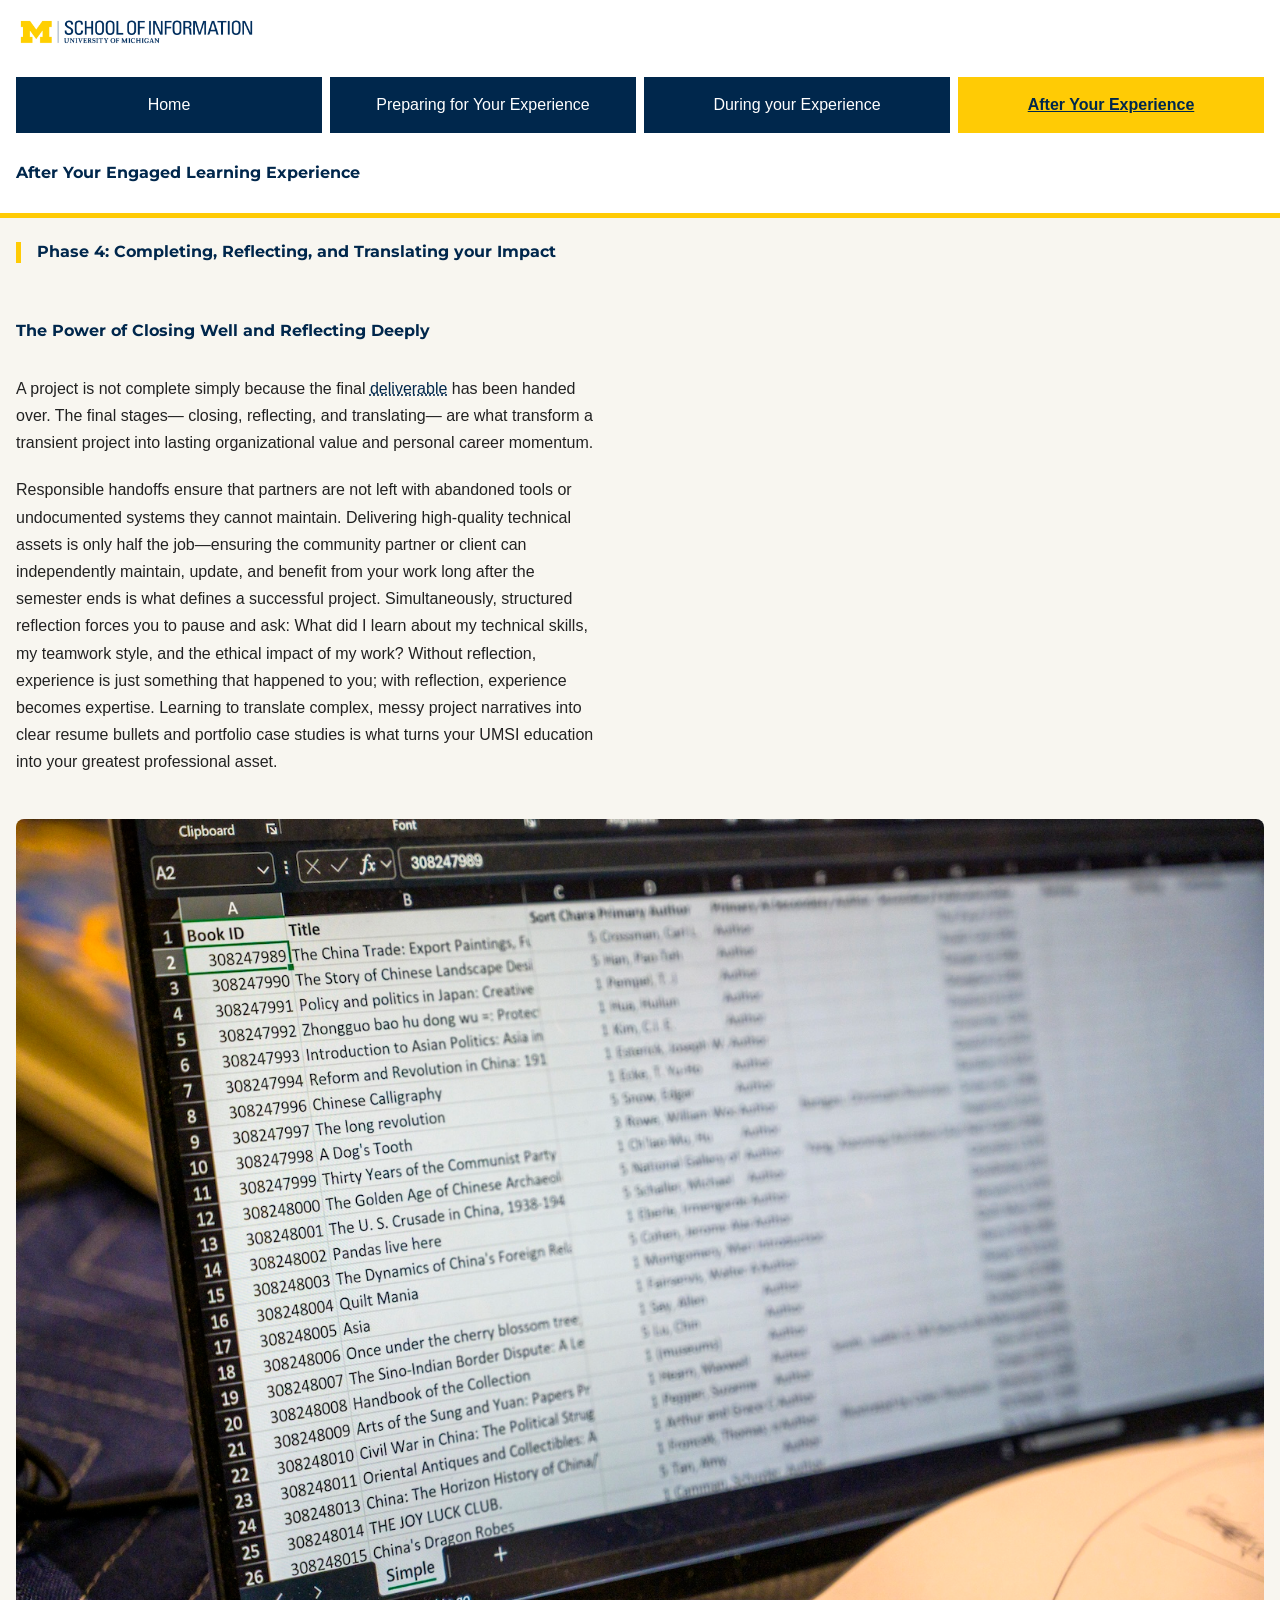
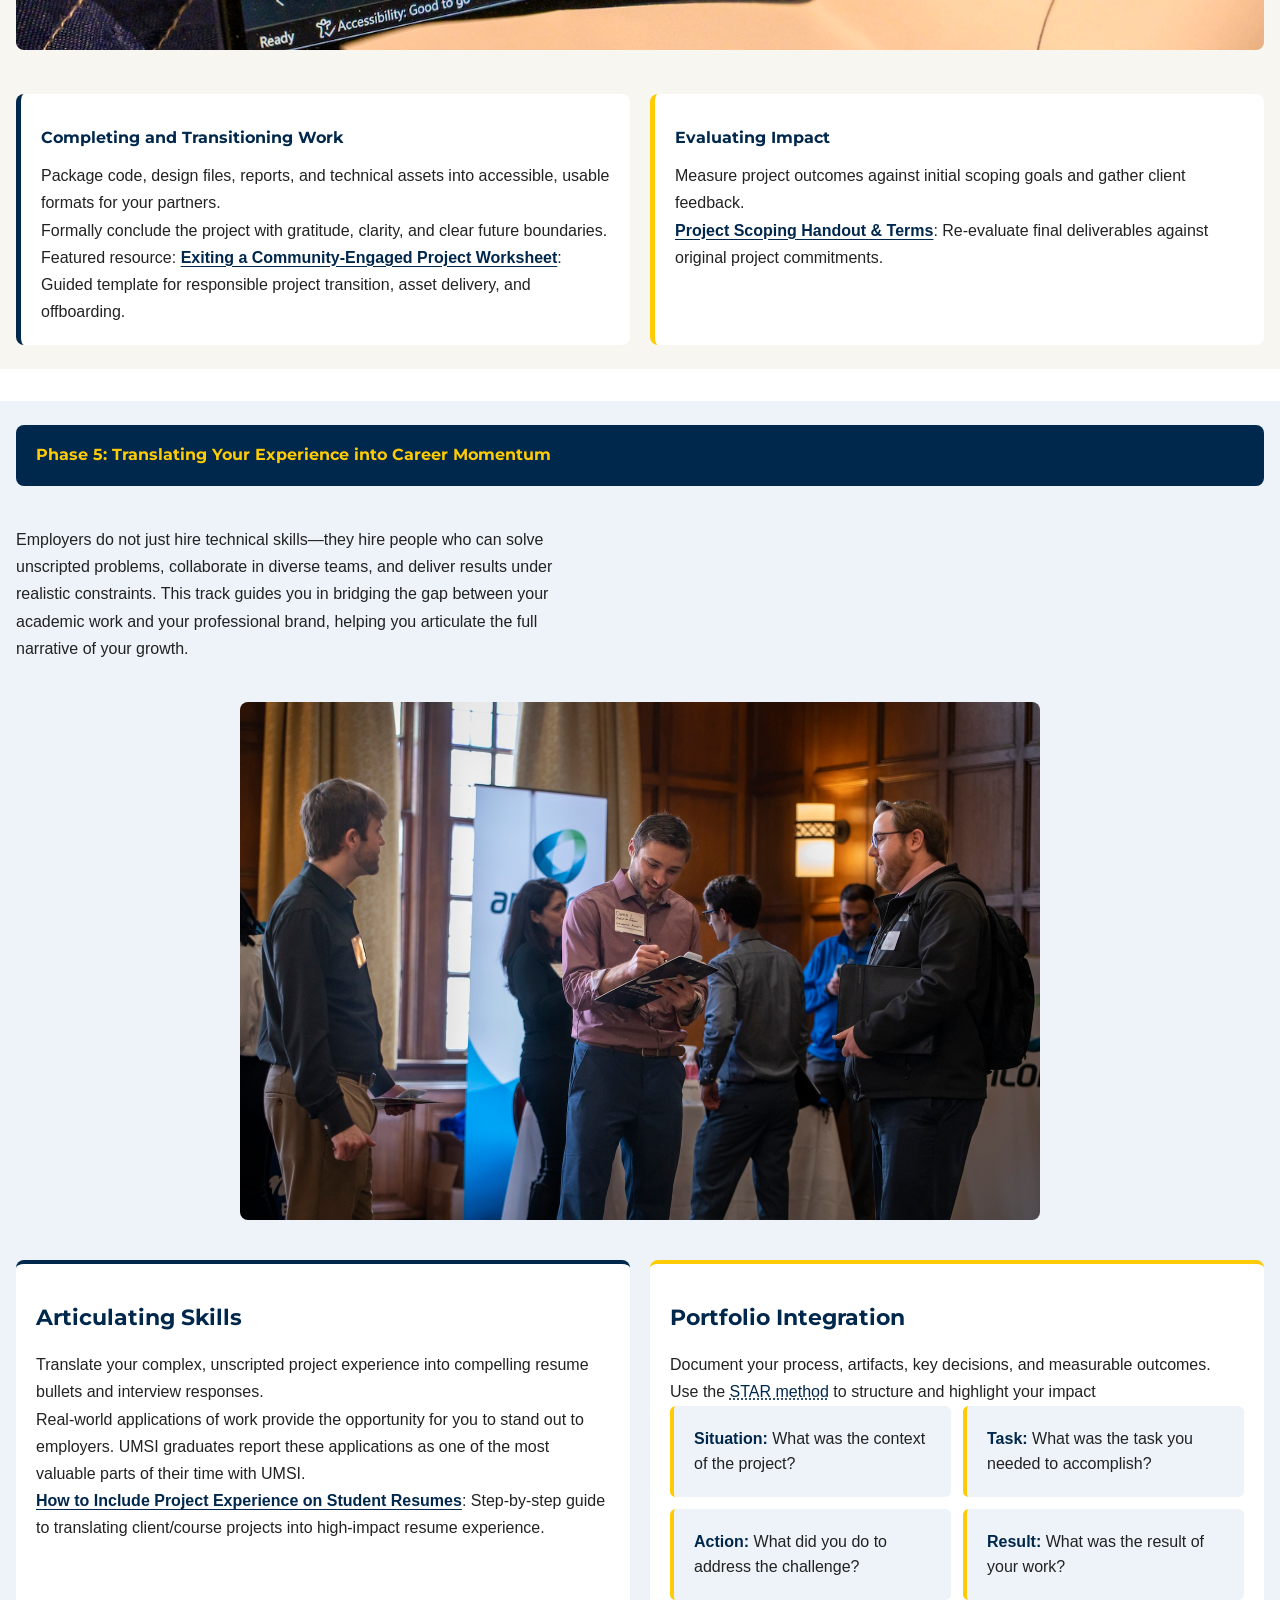
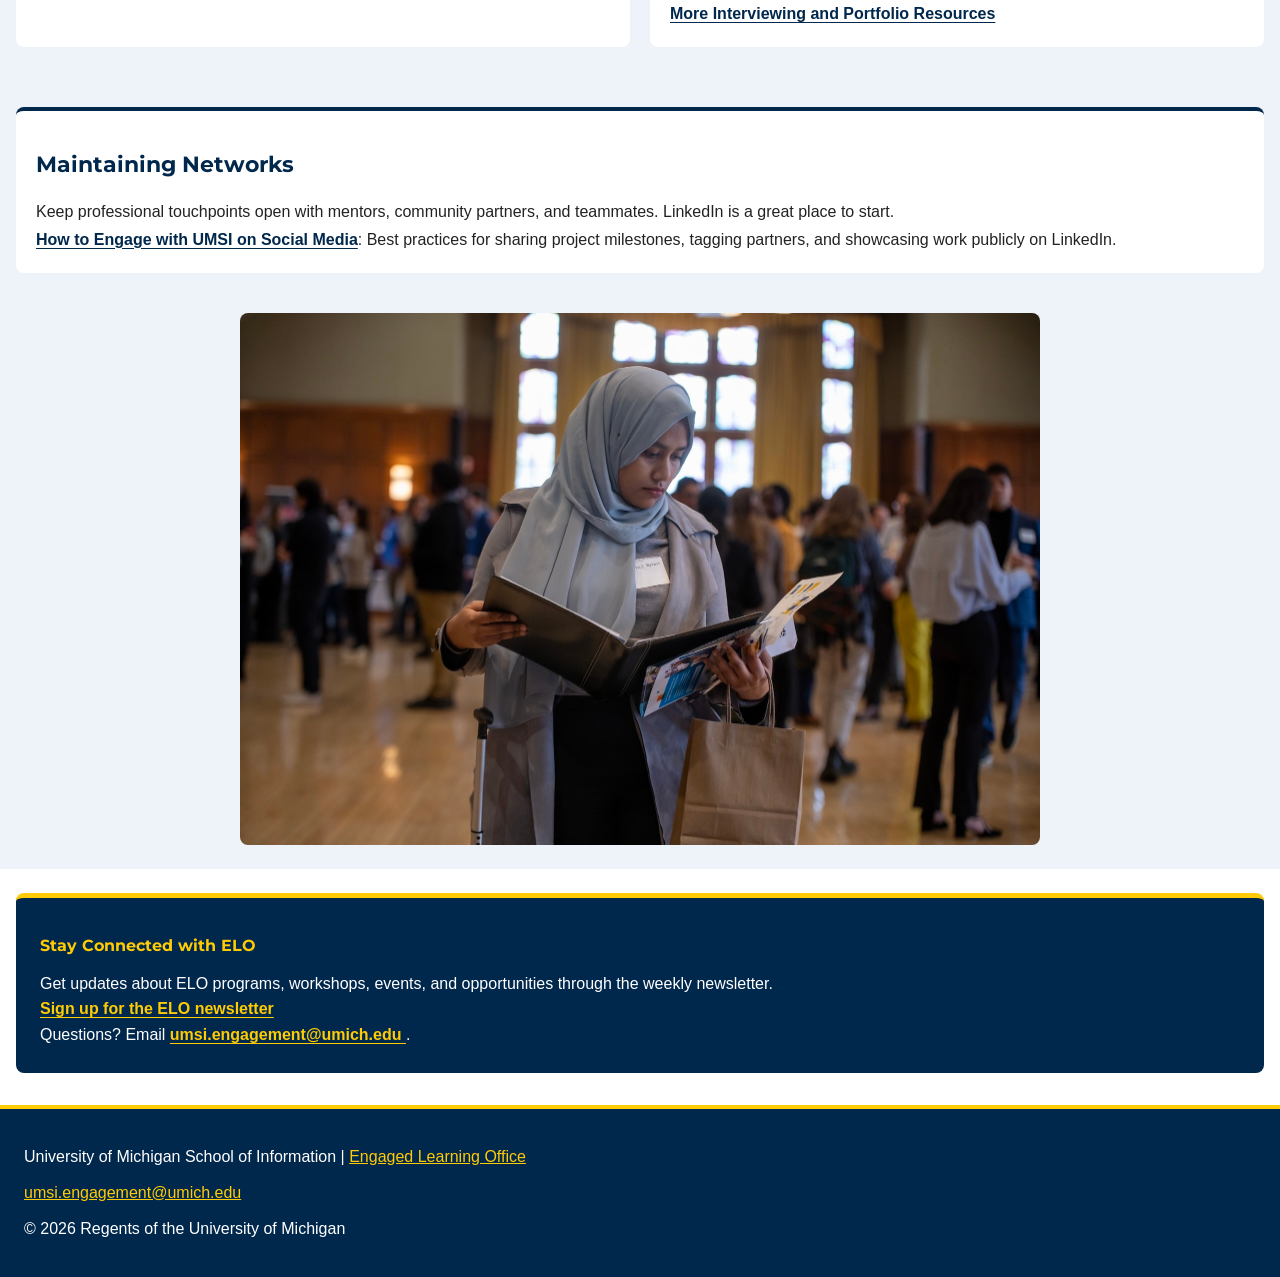
==== commit 25db038b: "Mobile Desktop View Update" ====
--- a/after.html
+++ b/after.html
@@ -30,7 +30,7 @@
   <section id="phase4">
   <h2>Phase 4: Completing, Reflecting, and Translating your Impact</h2>
   <h3>The Power of Closing Well and Reflecting Deeply</h3>
-    <p>A project is not complete simply because the final deliverable has been handed over. The final stages— closing, reflecting, and translating— are what transform a transient project into lasting organizational value and personal career momentum.</p>
+    <p>A project is not complete simply because the final <span class="term-tooltip" tabindex="0" aria-describedby="deliverable-definition">deliverable<span class="term-tooltip-text" id="deliverable-definition" role="tooltip">The work product the team agrees to provide to its partner.</span></span> has been handed over. The final stages— closing, reflecting, and translating— are what transform a transient project into lasting organizational value and personal career momentum.</p>
     <p>Responsible handoffs ensure that partners are not left with abandoned tools or undocumented systems they cannot maintain. Delivering high-quality technical assets is only half the job—ensuring the community partner or client can independently maintain, update, and benefit from your work long after the semester ends is what defines a successful project. Simultaneously, structured reflection forces you to pause and ask: What did I learn about my technical skills, my teamwork style, and the ethical impact of my work? Without reflection, experience is just something that happened to you; with reflection, experience becomes expertise. Learning to translate complex, messy project narratives into clear resume bullets and portfolio case studies is what turns your UMSI education into your greatest professional asset.</p>
 <img src="images/laptopwithdata.jpg" alt="laptop open to an excel spreadsheet filled with various data." width="600">
     <article>
@@ -61,7 +61,7 @@
     <article>
       <h3>Portfolio Integration</h3>
       <p>Document your process, artifacts, key decisions, and measurable outcomes.</p>
-      <p>Use the STAR method to structure and highlight your impact</p>
+      <p>Use the <span class="term-tooltip" tabindex="0" aria-describedby="star-method-definition">STAR method<span class="term-tooltip-text" id="star-method-definition" role="tooltip">A way to describe an experience using Situation, Task, Action, and Result.</span></span> to structure and highlight your impact</p>
       <ul>
         <li><strong>Situation:</strong> What was the context of the project?</li>
         <li><strong>Task:</strong> What was the task you needed to accomplish?</li>
@@ -93,9 +93,9 @@
       <address>
         <a href="mailto:umsi.engagement@umich.edu">umsi.engagement@umich.edu</a>
       </address>
-      <p>&copy; 2026 Regents of the University of Michigan</p>
+      <p>&copy; <span id="current-year">2026</span> Regents of the University of Michigan</p>
     </footer>
-    
+    <script src="script.js"></script>
 </body>
 
 </html>
--- a/css/style.css
+++ b/css/style.css
@@ -19,7 +19,7 @@
 
 body {
     margin: 0;
-    font-family: sans-serif; 
+    font-family: sans-serif;
     font-weight: 400;
     line-height: 1.5;
     color: #222222;
@@ -124,9 +124,18 @@
 
 .stage-grid {
     display: grid;
-    grid-template-columns: repeat(auto-fit, minmax(min(100%, 15rem), 1fr));
+    grid-template-columns: 1fr;
     gap: 1rem;
     padding: 1rem;
+}
+
+@media (min-width: 600px) {
+    nav ul {
+        grid-template-columns: repeat(4, 1fr); /* nav ul is shared and will change this on all four html pages */
+    }
+    .stage-grid {
+        grid-template-columns: repeat(2, 1fr);
+    }
 }
 
 .stage-grid > h2,
@@ -155,10 +164,20 @@
 
 .featured-programs {
     display: grid;
-    grid-template-columns: repeat(auto-fit, minmax(min(100%, 15rem), 1fr));
+    grid-template-columns: 1fr;
     gap: 1rem;
     padding: 1rem;
 }
+
+@media (min-width: 600px) {
+    .featured-programs,
+    #preparing {
+        grid-template-columns: repeat(2, 1fr);
+    }
+
+}
+
+
 
 .featured-programs > h2,
 .featured-programs > p {
@@ -176,6 +195,26 @@
 
 .featured-programs article a {
     color: #00274C;
+}
+
+.elo-glossary {
+    background-color: #e9f0f4;
+    padding: 1.5rem;
+    margin: 1rem;
+    border-bottom: 0.4rem solid #FFCB05;
+}
+
+.elo-glossary details {
+    background-color: #ffffff;
+    border-left: 4px solid #FFCB05;
+    padding: 1rem;
+    margin: 0.75rem 0;
+}
+
+.elo-glossary summary {
+    color: #00274C;
+    font-weight: bold;
+    cursor: pointer;
 }
 
 /* Homepage introduction and text */
@@ -190,6 +229,7 @@
     color: #00274C;
     font-size: 2rem;
     line-height: 1;
+    padding-bottom: 2rem;
     margin-top: 0;
 }
 
@@ -259,13 +299,13 @@
     margin: 0.75rem 0;
 }
 
-/* Preparing */ 
+/* Preparing */
 /* start your experience- Reference: https://developer.mozilla.org/en-US/docs/Web/CSS/Reference/Selectors/::marker, https://developer.mozilla.org/en-US/docs/Web/CSS/Guides/Grid_layout, https://codepen.io/team/umlibrary-designsystem/pen/dyjVeMQ */
 /* main grid and featured article */
 
 #preparing {
     display: grid;
-    grid-template-columns: repeat(auto-fit, minmax(min(100%, 17rem), 1fr));
+    grid-template-columns: 1fr;
     gap: 1rem;
     padding: 1rem;
 }
@@ -324,7 +364,7 @@
 .reflection-questions {
     background-color: #F1F4F7;
     border-left: 0.35rem solid #00274C;
-    padding: 1.25rem;   
+    padding: 1.25rem;
 }
 
 .reflection-questions h3 {
@@ -405,7 +445,7 @@
 }
 
 /* preparing introduction: card, heading, photo */
-/* Reference: https://codepen.io/team/umlibrary-designsystem/pen/XJWyjKQ */ 
+/* Reference: https://codepen.io/team/umlibrary-designsystem/pen/XJWyjKQ */
 
 .prep-intro {
     background-color: #F4F6F8;
@@ -415,7 +455,8 @@
 .prep-intro h2 {
     color: #00274C;
     font-size: 1.75rem;
-    line-height: 1.2;
+    line-height: 1;
+    padding-bottom: 1rem;
 }
 
 .prep-intro img {
@@ -425,6 +466,22 @@
     border-radius: 0.5rem;
 }
 
+@media (min-width: 600px) {
+    .prep-intro {
+        display: grid;
+        grid-template-columns: repeat(2, 1fr);
+        gap: 1.25rem;
+    }
+
+    .prep-intro > h2 {
+        grid-column: 1 / -1;
+    }
+
+    .prep-intro > p {
+    align-self: center;
+    }
+}
+
 /* Preparation context: heading and photo styling */
 
 .prep-context {
@@ -511,7 +568,7 @@
 /* formalizing agreements cards and links*/
 
 .agreement-guide {
-    background-color: #fff9e8; 
+    background-color: #fff9e8;
     border-left: 0.35rem solid #FFCB05;
     border-radius: 0.5rem;
     padding: 1.25rem;
@@ -573,7 +630,7 @@
 
 #during {
     display: grid;
-    grid-template-columns: repeat(auto-fit, minmax(min(100%, 17rem), 1fr));
+    grid-template-columns: repeat(1, 1fr);
     gap: 1rem;
     background-color: #00274C;
     color: #ffffff;
@@ -581,6 +638,13 @@
     margin-top: 2rem;
 }
 
+@media (min-width: 600px) {
+    #during {
+        display: grid;
+        grid-template-columns: repeat(2, 1fr);
+    }
+}
+
 #during > h2,
 #during > p {
     grid-column: 1/-1;
@@ -626,7 +690,7 @@
 
 #phase3 {
     display: grid;
-    grid-template-columns: repeat(auto-fit, minmax(min(100%, 17rem), 1fr));
+    grid-template-columns: 1fr;
     gap: 1.25rem;
 }
 
@@ -638,8 +702,8 @@
 /* Reference: MDN, Grid minmax() for responsive columns. https://developer.mozilla.org/en-US/docs/Web/CSS/Reference/Values/minmax */
 
 #phase3 > article {
-    background-color: #ffffff; 
-    border-top: 0.3rem solid #00274C; 
+    background-color: #ffffff;
+    border-top: 0.3rem solid #00274C;
     border-radius: 0.5rem;
     padding: 1.25rem;
 }
@@ -664,10 +728,20 @@
 
 #phase3 > article:first-of-type ul {
     display: grid;
-    grid-template-columns: repeat(auto-fit, minmax(min(100%, 22rem), 1fr));
+    grid-template-columns: repeat(1, 1fr);
     gap: 0.75rem;
     list-style: none;
     padding-left: 0;
+}
+
+@media (min-width: 600px) {
+    #phase3 {
+        grid-template-columns: repeat(2, 1fr);
+    }
+
+    #phase3 > article:first-of-type ul {
+        grid-template-columns: repeat(2, 1fr);
+    }
 }
 
 /* Reference: MDN, CSS relative length units, including ch. https://developer.mozilla.org/en-US/docs/Web/CSS/Reference/Values/length, https://www.w3.org/wiki/CSS/Selectors/pseudo-classes/%3Anth-of-type */
@@ -795,17 +869,42 @@
     margin: 1.5rem 0;
 }
 
+@media (min-width: 600px) {
+    #phase4 {
+        display: grid;
+        grid-template-columns: repeat(2, 1fr);
+        gap: 1.25rem;
+    }
+
+    #phase4 > h2,
+    #phase4 > h3,
+    #phase4 > p,
+    #phase4 > img {
+        grid-column: 1 / -1;
+    }
+
+    #phase4 > article {
+        margin-top: 0;
+    }
+}
+
 /* Phase 5: Career momentum: grid, heading, introduction https://developer.mozilla.org/en-US/docs/Web/CSS/Guides/Grid_layout*/
 
 #phase5 {
     display: grid;
-    grid-template-columns: repeat(auto-fit, minmax(min(100%, 18rem), 1fr));
+    grid-template-columns: 1fr;
     gap: 1.25rem;
     background-color: #edf3f8;
     padding: 1.5rem 1rem;
     margin-top: 2rem;
 }
 
+@media (min-width: 600px) {
+    #phase5 {
+        grid-template-columns: repeat(2, 1fr);
+    }
+}
+
 #phase5 > h2 {
     background-color: #00274C;
     color: #FFCB05;
@@ -858,7 +957,7 @@
     display: grid;
     grid-template-columns: repeat(auto-fit, minmax(min(100%, 14rem), 1fr));
     gap: 0.75rem;
-    list-style: none; 
+    list-style: none;
     padding-left: 0;
 }
 
@@ -949,7 +1048,36 @@
 
 /* Connect with ELO keyboard focus styling */
 
-.elo-connect a:focus-visible { 
+.elo-connect a:focus-visible {
     outline: 3px solid #FFCB05;
     outline-offset: 3px;
-}+}
+
+.term-tooltip {
+    position: relative;
+    color: #00274C;
+    text-decoration: underline dotted;
+    cursor: help;
+}
+
+.term-tooltip-text {
+    display: none;
+    position: absolute;
+    top: 100%;
+    left: 0;
+    z-index: 10;
+    width: 16rem;
+    padding: 0.75rem;
+    background-color: white;
+    color: #00274C;
+    border: 2px solid #00274C;
+}
+
+.term-tooltip:hover .term-tooltip-text,
+.term-tooltip:focus .term-tooltip-text {
+    display: block;
+}
+
+.term-tooltip.tooltip-dismissed .term-tooltip-text {
+    display: none;
+}
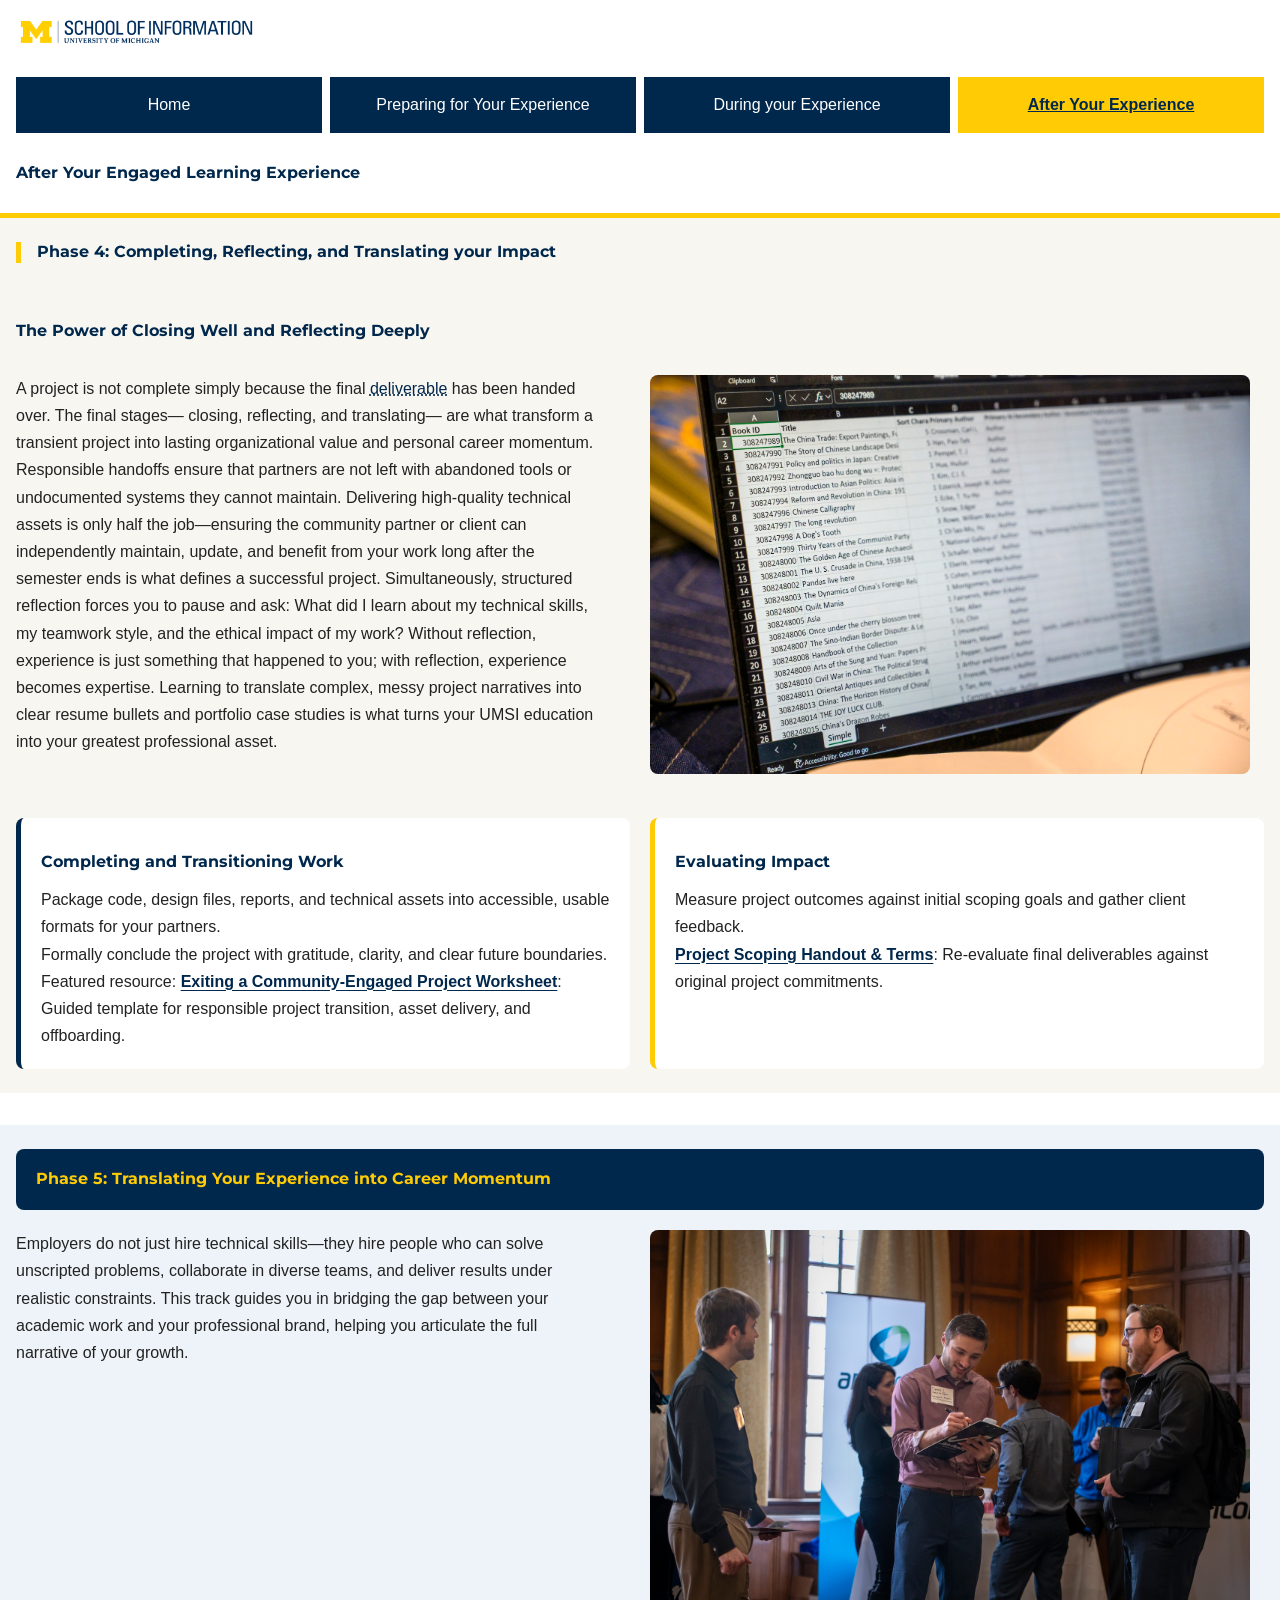
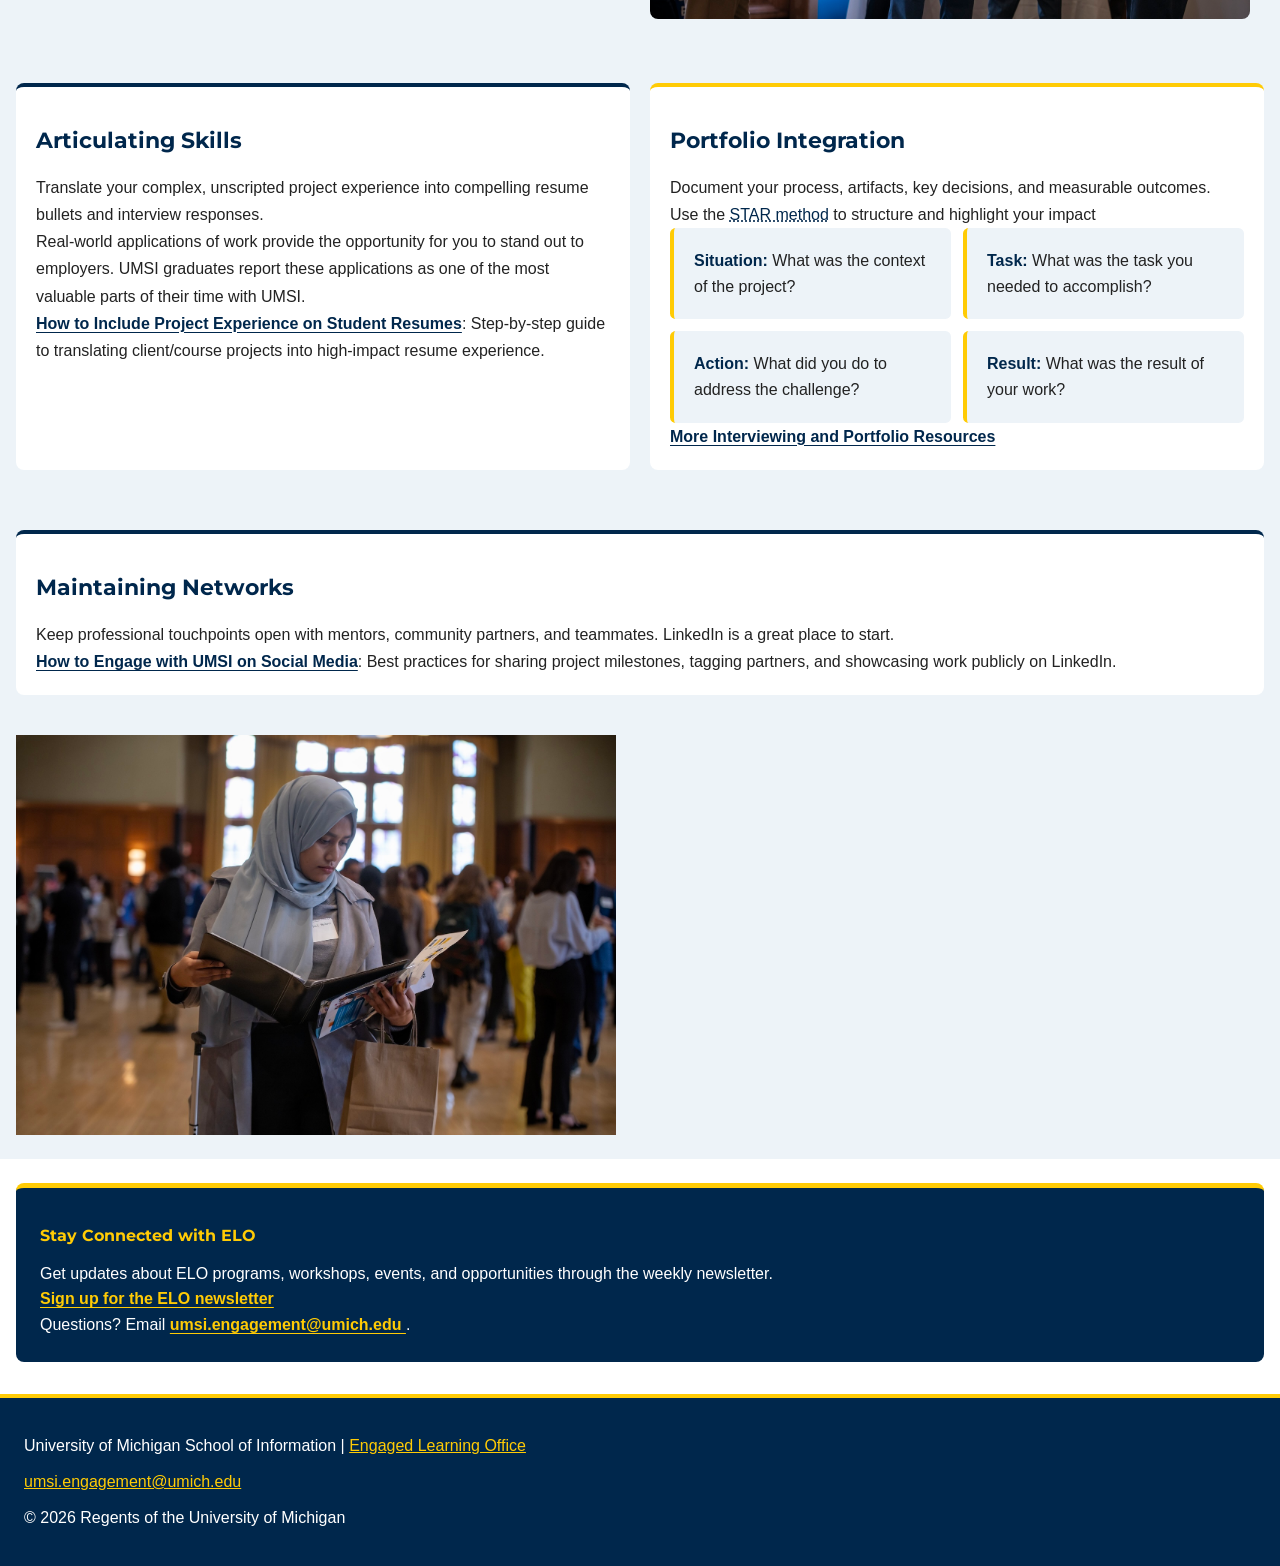
==== commit 5dec7e03: "image sizing and layout update" ====
--- a/after.html
+++ b/after.html
@@ -30,9 +30,13 @@
   <section id="phase4">
   <h2>Phase 4: Completing, Reflecting, and Translating your Impact</h2>
   <h3>The Power of Closing Well and Reflecting Deeply</h3>
-    <p>A project is not complete simply because the final <span class="term-tooltip" tabindex="0" aria-describedby="deliverable-definition">deliverable<span class="term-tooltip-text" id="deliverable-definition" role="tooltip">The work product the team agrees to provide to its partner.</span></span> has been handed over. The final stages— closing, reflecting, and translating— are what transform a transient project into lasting organizational value and personal career momentum.</p>
-    <p>Responsible handoffs ensure that partners are not left with abandoned tools or undocumented systems they cannot maintain. Delivering high-quality technical assets is only half the job—ensuring the community partner or client can independently maintain, update, and benefit from your work long after the semester ends is what defines a successful project. Simultaneously, structured reflection forces you to pause and ask: What did I learn about my technical skills, my teamwork style, and the ethical impact of my work? Without reflection, experience is just something that happened to you; with reflection, experience becomes expertise. Learning to translate complex, messy project narratives into clear resume bullets and portfolio case studies is what turns your UMSI education into your greatest professional asset.</p>
-<img src="images/laptopwithdata.jpg" alt="laptop open to an excel spreadsheet filled with various data." width="600">
+    <div class="phase4-intro">
+      <div class="phase4-intro-text">
+        <p>A project is not complete simply because the final <span class="term-tooltip" tabindex="0" aria-describedby="deliverable-definition">deliverable<span class="term-tooltip-text" id="deliverable-definition" role="tooltip">The work product the team agrees to provide to its partner.</span></span> has been handed over. The final stages— closing, reflecting, and translating— are what transform a transient project into lasting organizational value and personal career momentum.</p>
+        <p>Responsible handoffs ensure that partners are not left with abandoned tools or undocumented systems they cannot maintain. Delivering high-quality technical assets is only half the job—ensuring the community partner or client can independently maintain, update, and benefit from your work long after the semester ends is what defines a successful project. Simultaneously, structured reflection forces you to pause and ask: What did I learn about my technical skills, my teamwork style, and the ethical impact of my work? Without reflection, experience is just something that happened to you; with reflection, experience becomes expertise. Learning to translate complex, messy project narratives into clear resume bullets and portfolio case studies is what turns your UMSI education into your greatest professional asset.</p>
+      </div>
+      <img src="images/laptopwithdata.jpg" alt="laptop open to an excel spreadsheet filled with various data." width="600">
+    </div>
     <article>
       <h3>Completing and Transitioning Work</h3>
       <p>Package code, design files, reports, and technical assets into accessible, usable formats for your partners.</p>
@@ -49,8 +53,10 @@
 
   <section id="phase5">
   <h2>Phase 5: Translating Your Experience into Career Momentum</h2>
-    <p>Employers do not just hire technical skills—they hire people who can solve unscripted problems, collaborate in diverse teams, and deliver results under realistic constraints. This track guides you in bridging the gap between your academic work and your professional brand, helping you articulate the full narrative of your growth.</p>
-  <img src="images/umsi_careerfair2.jpg" alt="UMSI student reads a resume at a career fair" width="600">
+    <div class="phase5-intro">
+      <p>Employers do not just hire technical skills—they hire people who can solve unscripted problems, collaborate in diverse teams, and deliver results under realistic constraints. This track guides you in bridging the gap between your academic work and your professional brand, helping you articulate the full narrative of your growth.</p>
+      <img src="images/umsi_careerfair2.jpg" alt="UMSI student reads a resume at a career fair" width="600">
+    </div>
     <article>
       <h3>Articulating Skills</h3>
       <p>Translate your complex, unscripted project experience into compelling resume bullets and interview responses.</p>
--- a/css/style.css
+++ b/css/style.css
@@ -824,7 +824,7 @@
 
 /* Reference: https://design-system.lib.umich.edu/visual-elements/typography/ */
 
-#phase4 > p {
+.phase4-intro-text > p {
     line-height: 1.7;
     max-width: 65ch;
 }
@@ -862,8 +862,10 @@
 
 /* Phase 4: featured photo */
 
-#phase4 > img {
+.phase4-intro > img {
+    display: block;
     width: 100%;
+    max-width: 360px;
     height: auto;
     border-radius: 0.5rem;
     margin: 1.5rem 0;
@@ -878,9 +880,28 @@
 
     #phase4 > h2,
     #phase4 > h3,
-    #phase4 > p,
-    #phase4 > img {
+    .phase4-intro {
         grid-column: 1 / -1;
+    }
+
+    .phase4-intro {
+        display: grid;
+        grid-template-columns: 1fr 1fr;
+        align-items: start;
+        gap: 1.25rem;
+    }
+
+    .phase4-intro > img {
+        max-width: 600px;
+    }
+
+    .phase4-intro-text {
+        min-width: 0;
+    }
+
+    .phase4-intro-text > p:first-child,
+    .phase4-intro > img {
+        margin-top: 0;
     }
 
     #phase4 > article {
@@ -915,10 +936,10 @@
 
 /* Reference: https://design-system.lib.umich.edu/visual-elements/typography/ */
 
-#phase5 > p {
+.phase5-intro > p {
     max-width: 65ch;
     line-height: 1.7;
-    margin: 1.25rem 0;
+    min-width: 0;
 }
 
 /* Phase 5: Career development articles and text */
@@ -979,8 +1000,7 @@
 /* Phase 5 Grid item placement */
 
 #phase5 > h2,
-#phase5 > p,
-#phase5 > img {
+.phase5-intro {
     grid-column: 1 / -1;
 }
 
@@ -990,12 +1010,31 @@
 
 /* Phase 5 career fair photo  and alignment */
 
-#phase5 > img {
+.phase5-intro > img {
+    display: block;
     width: 100%;
-    max-width: 50rem;
+    max-width: 360px;
     height: auto;
     border-radius: 0.5rem;
-    justify-self: center;
+    margin: 1.5rem 0;
+}
+
+@media (min-width: 600px) {
+    .phase5-intro {
+        display: grid;
+        grid-template-columns: 1fr 1fr;
+        align-items: start;
+        gap: 1.25rem;
+    }
+
+    .phase5-intro > p,
+    .phase5-intro > img {
+        margin-top: 0;
+    }
+
+    .phase5-intro > img {
+        max-width: 600px;
+    }
 }
 
 /* Homepage edits: about ELO and stay connected */
